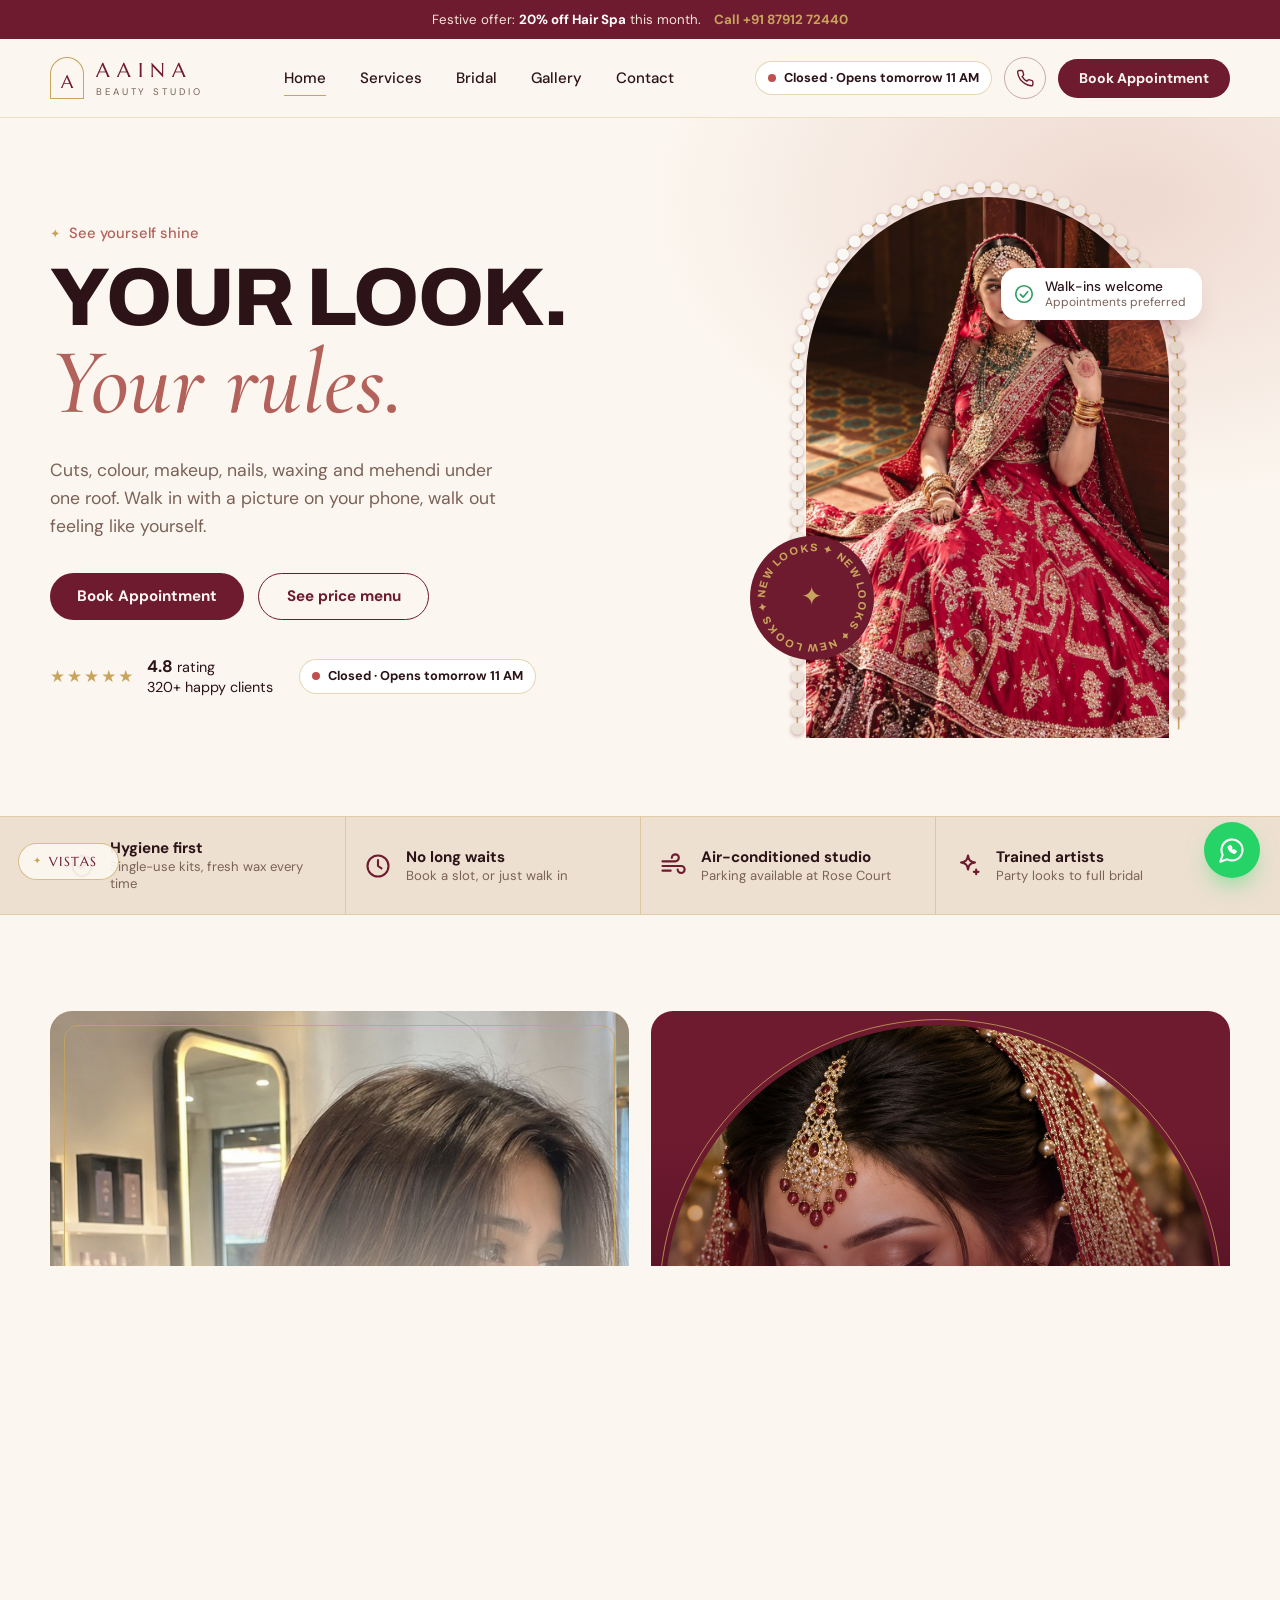
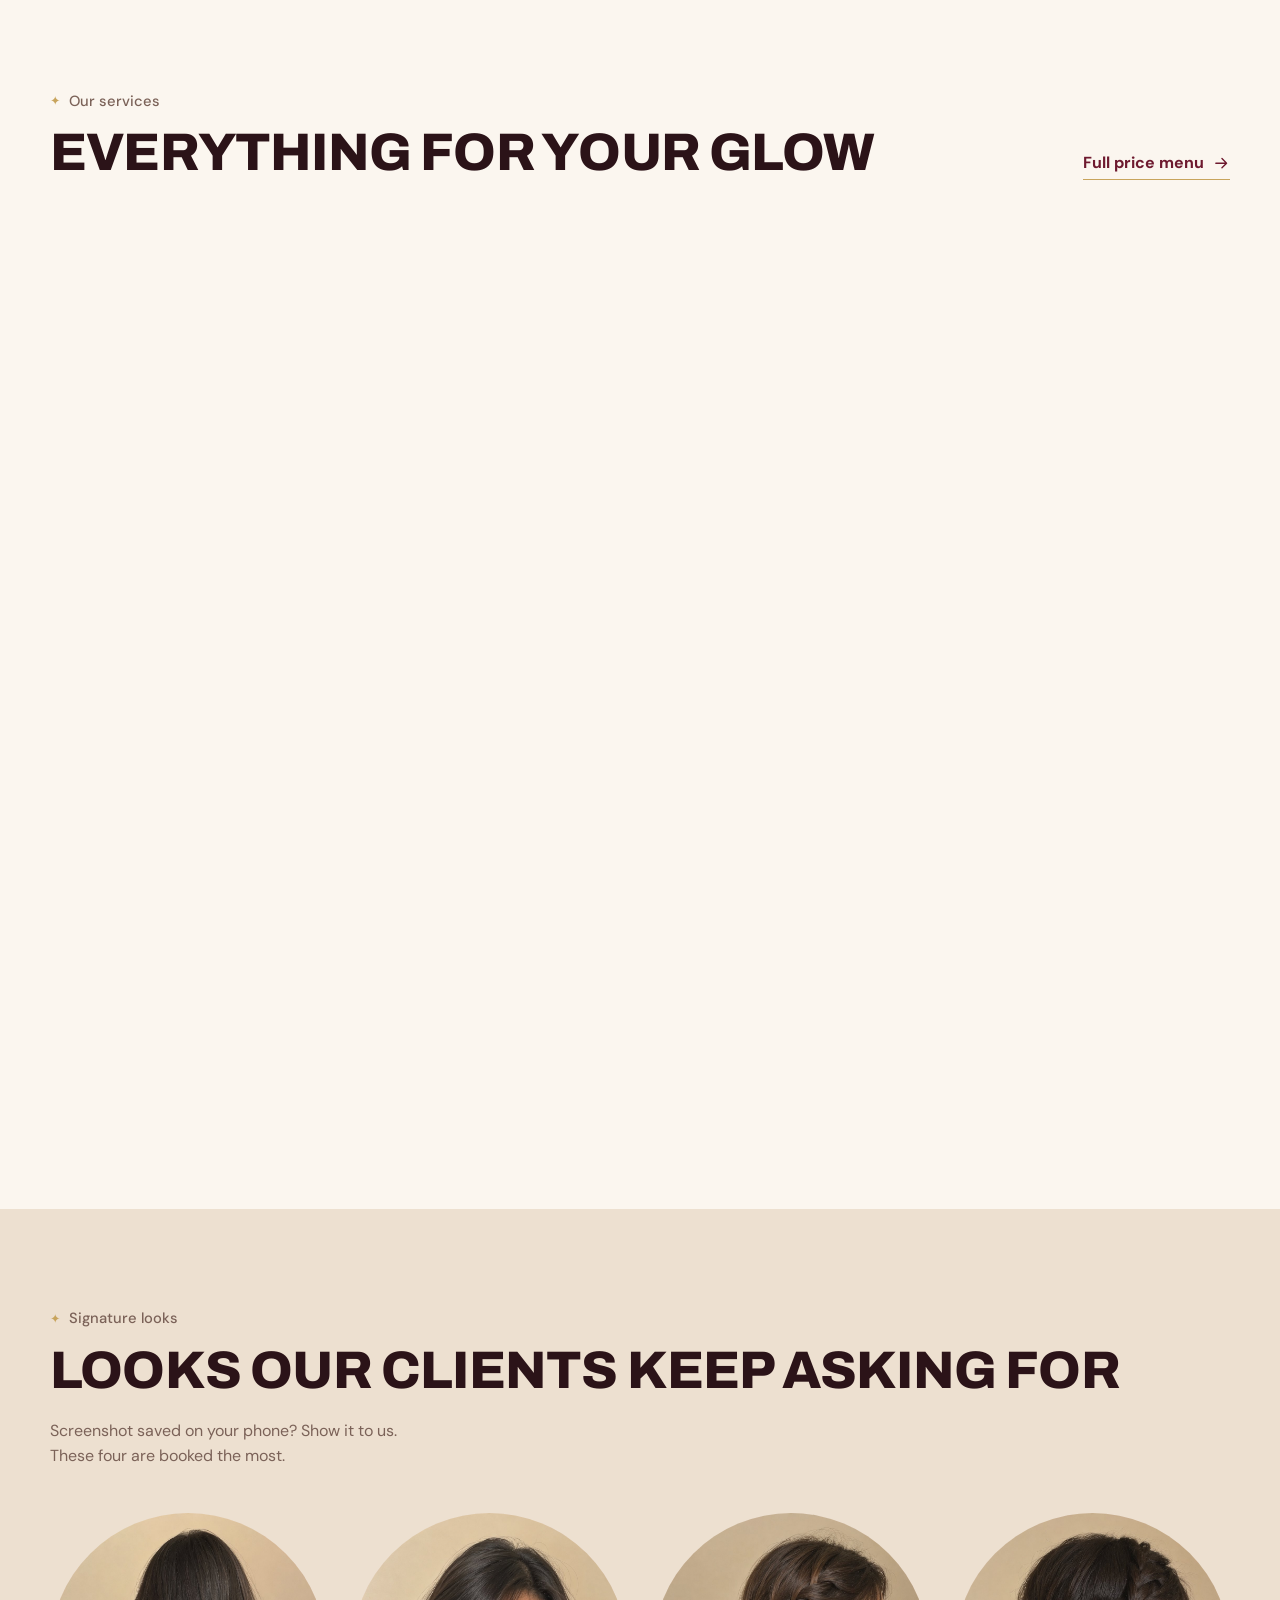
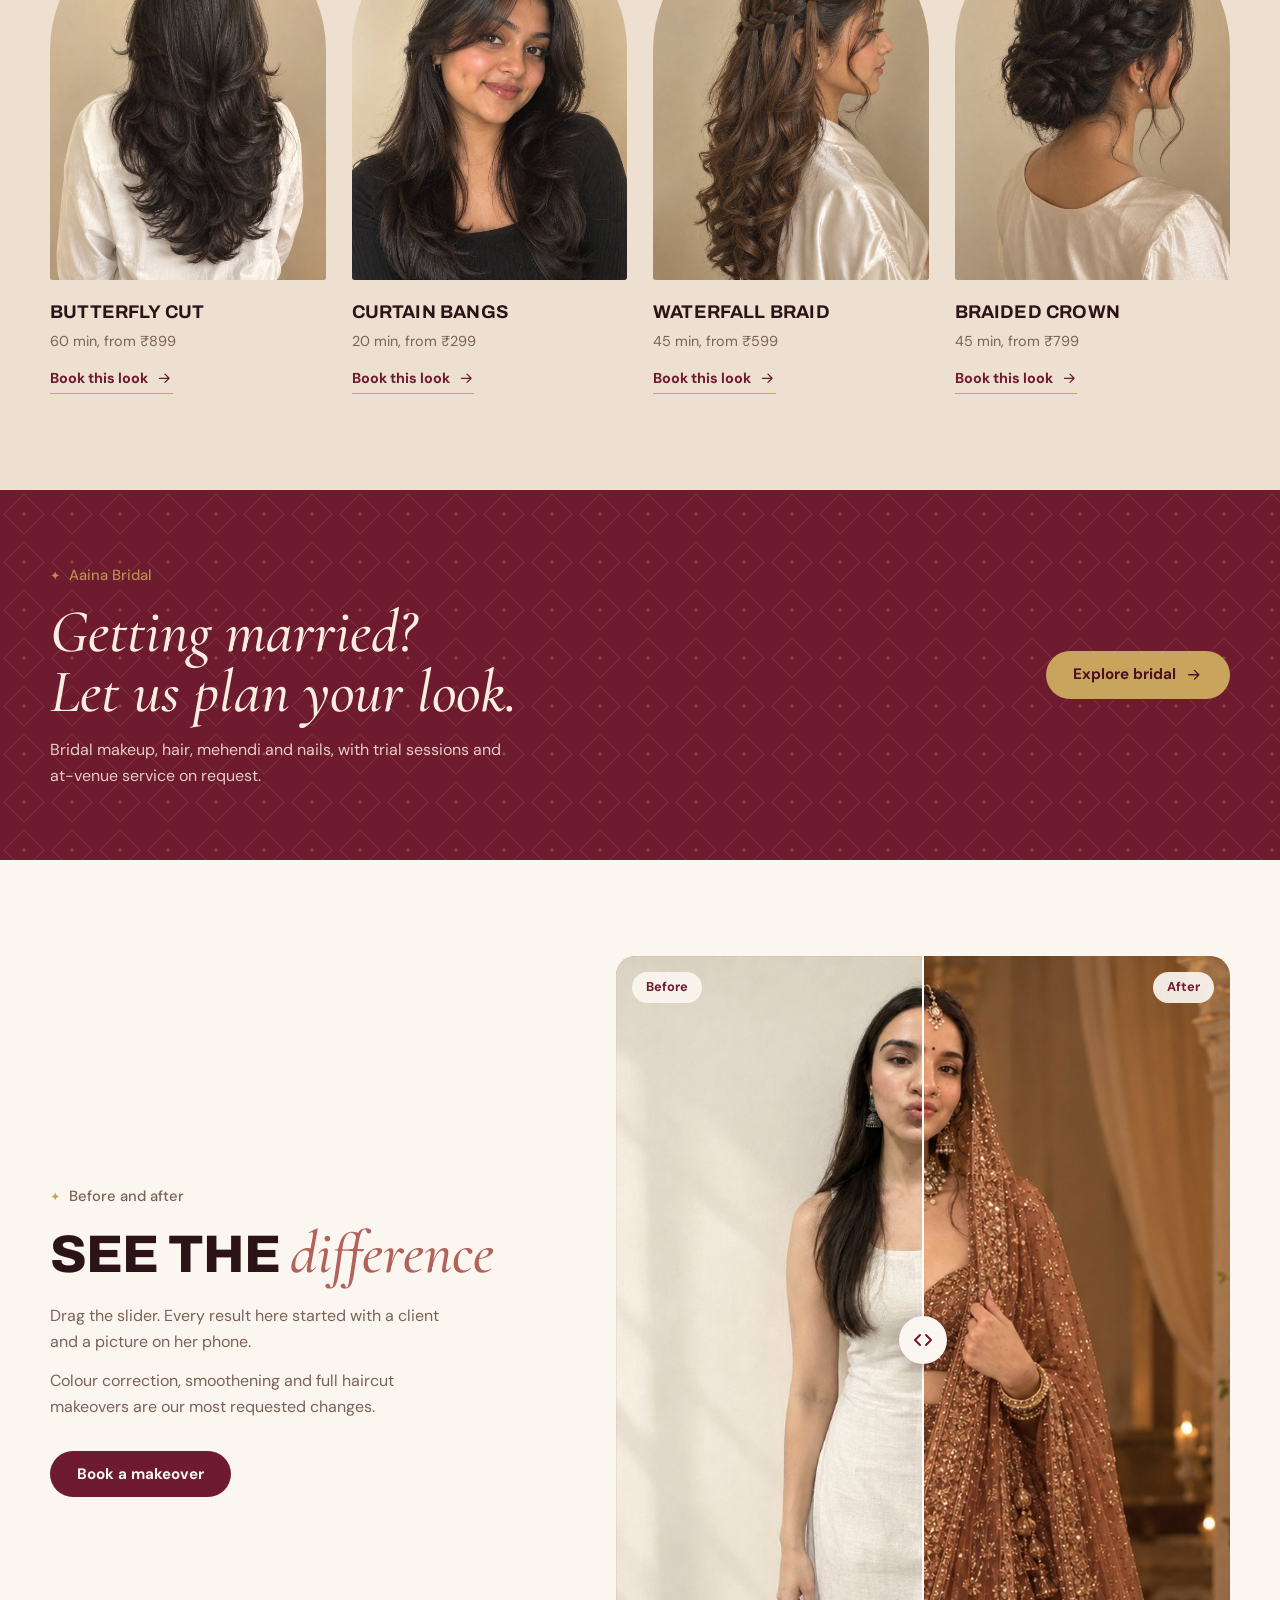
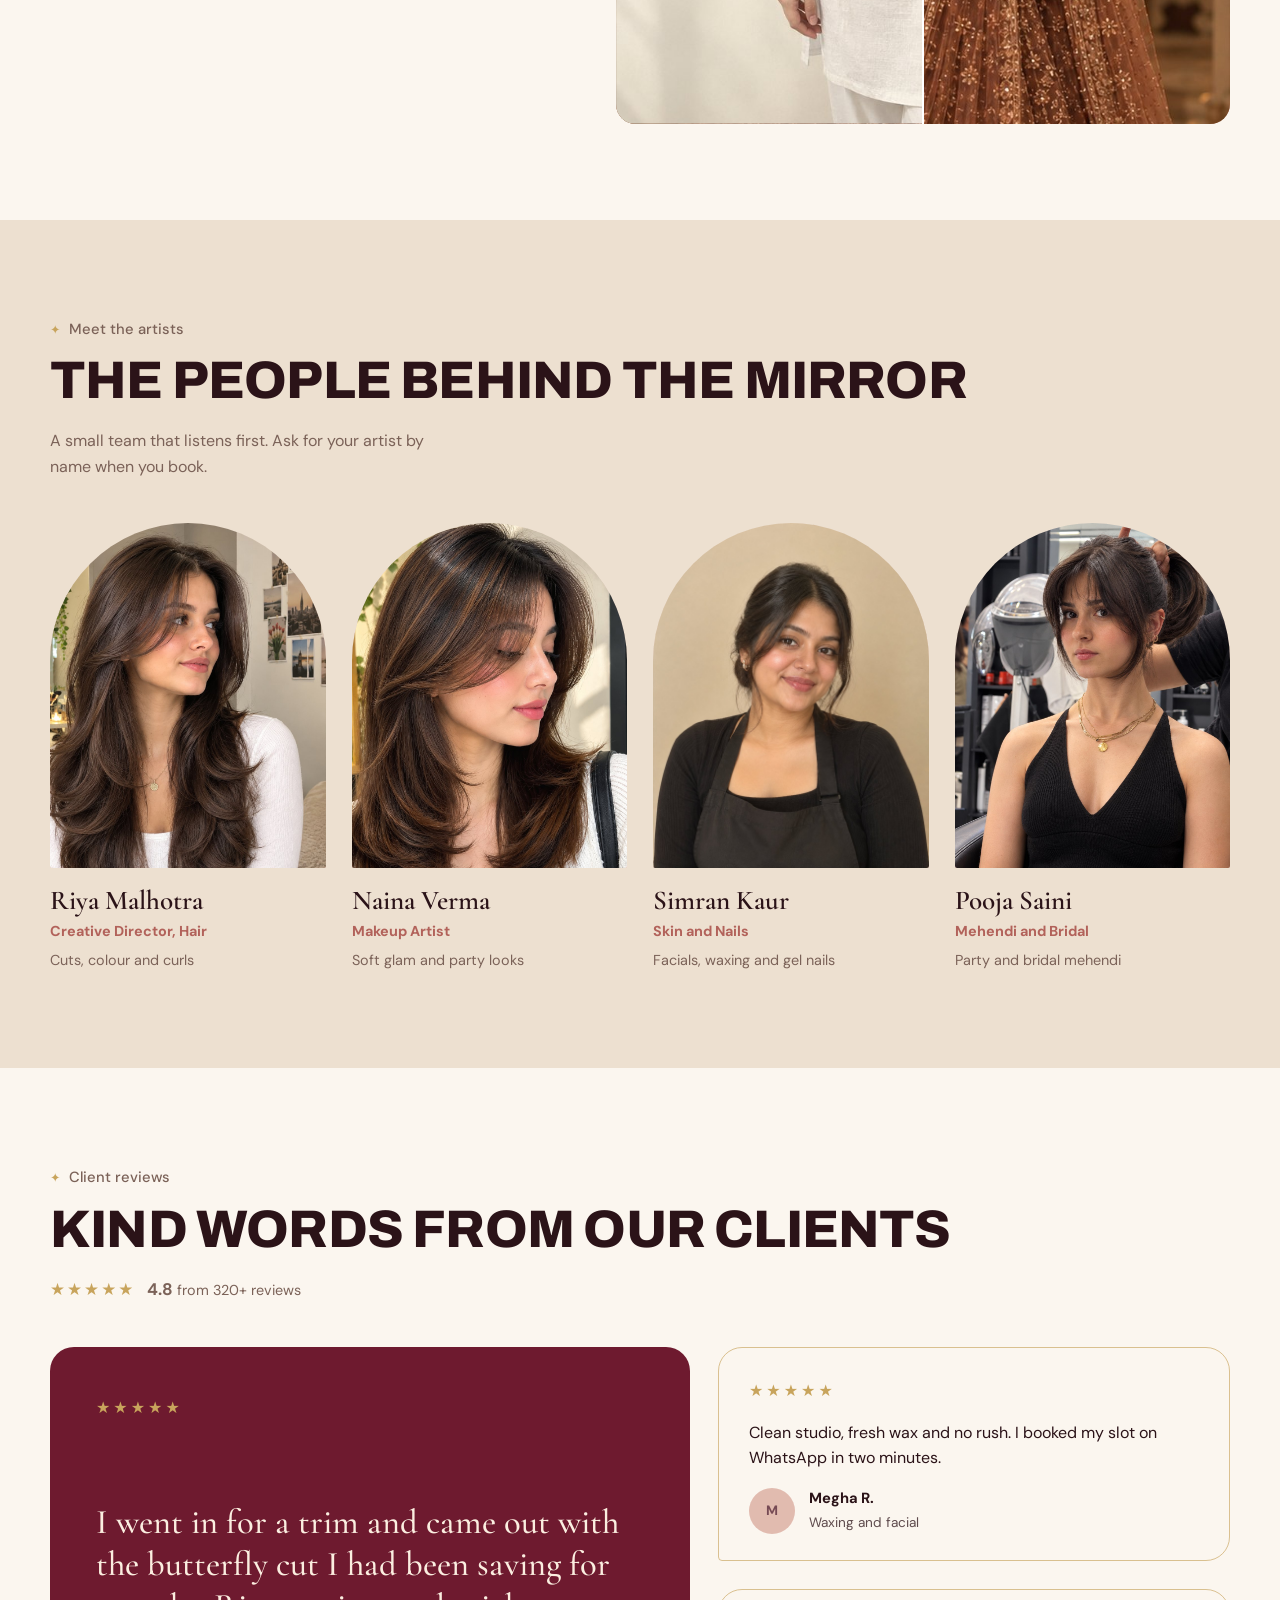
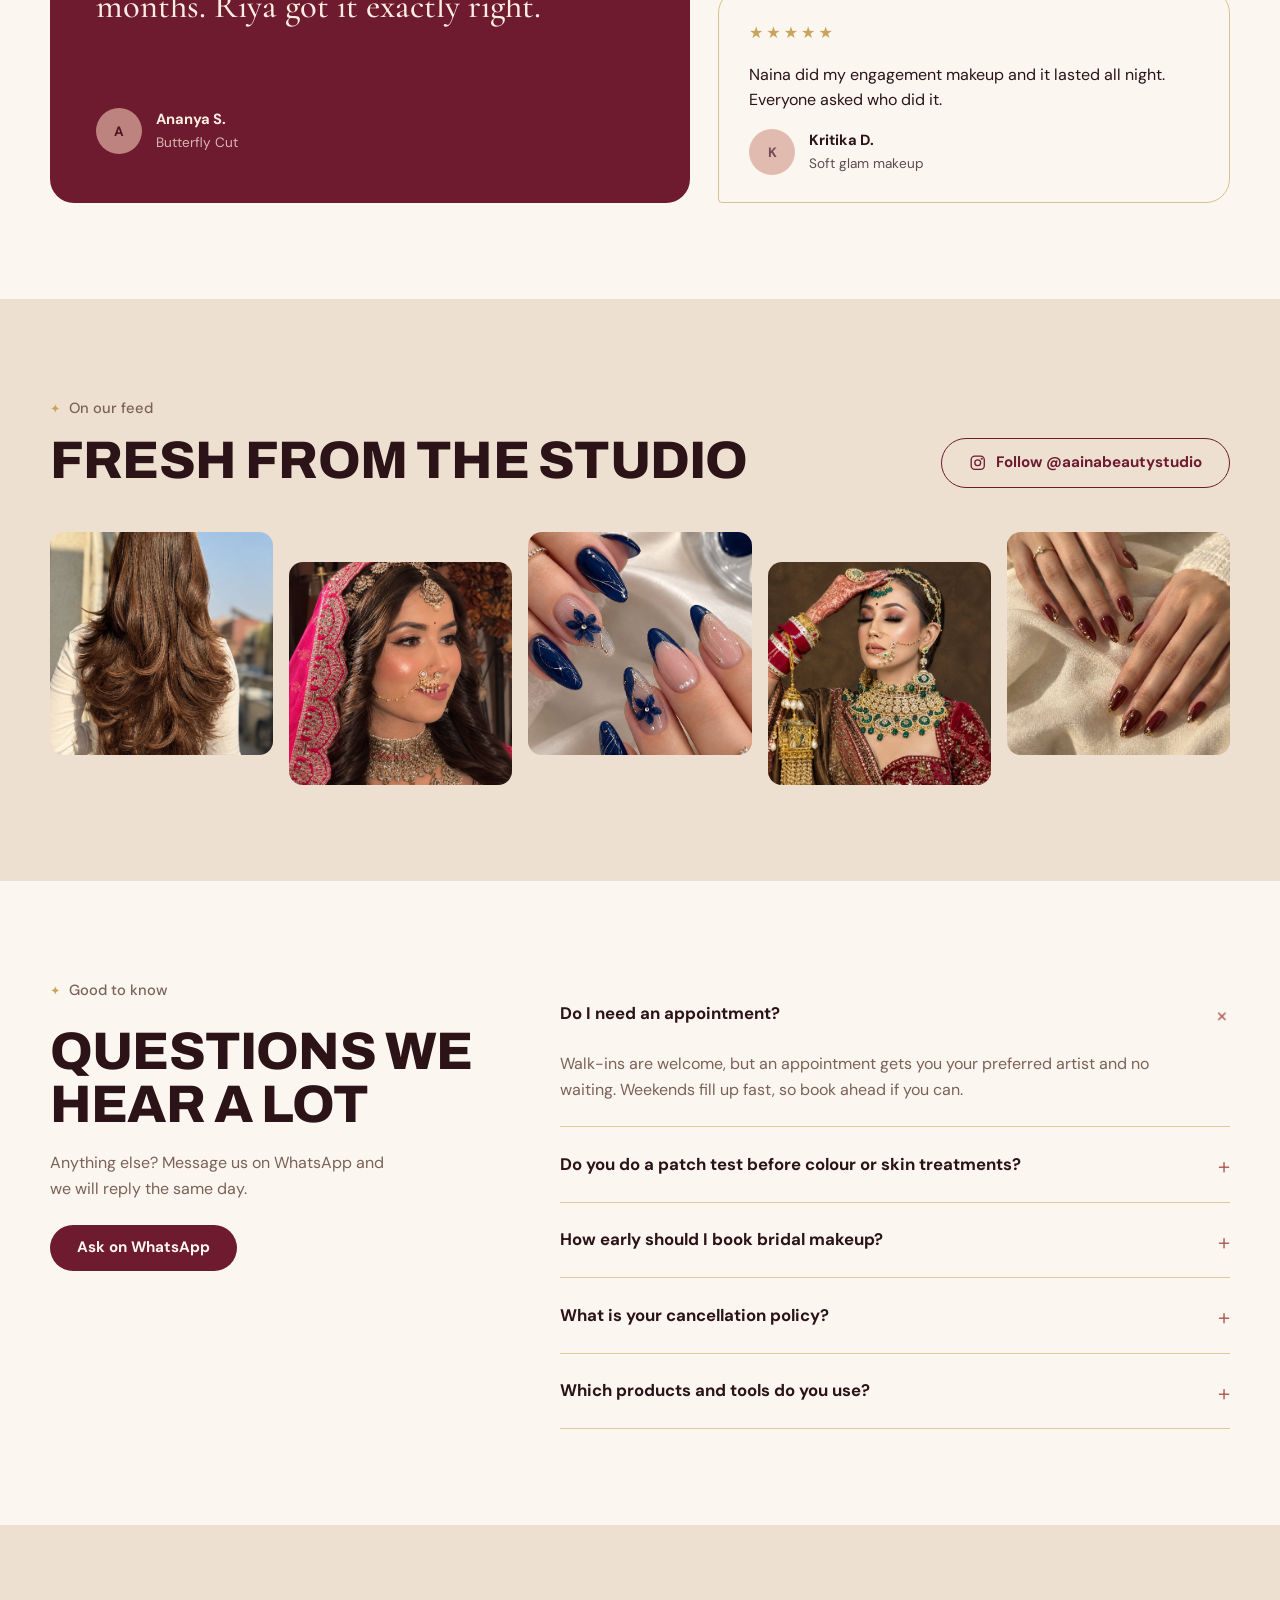
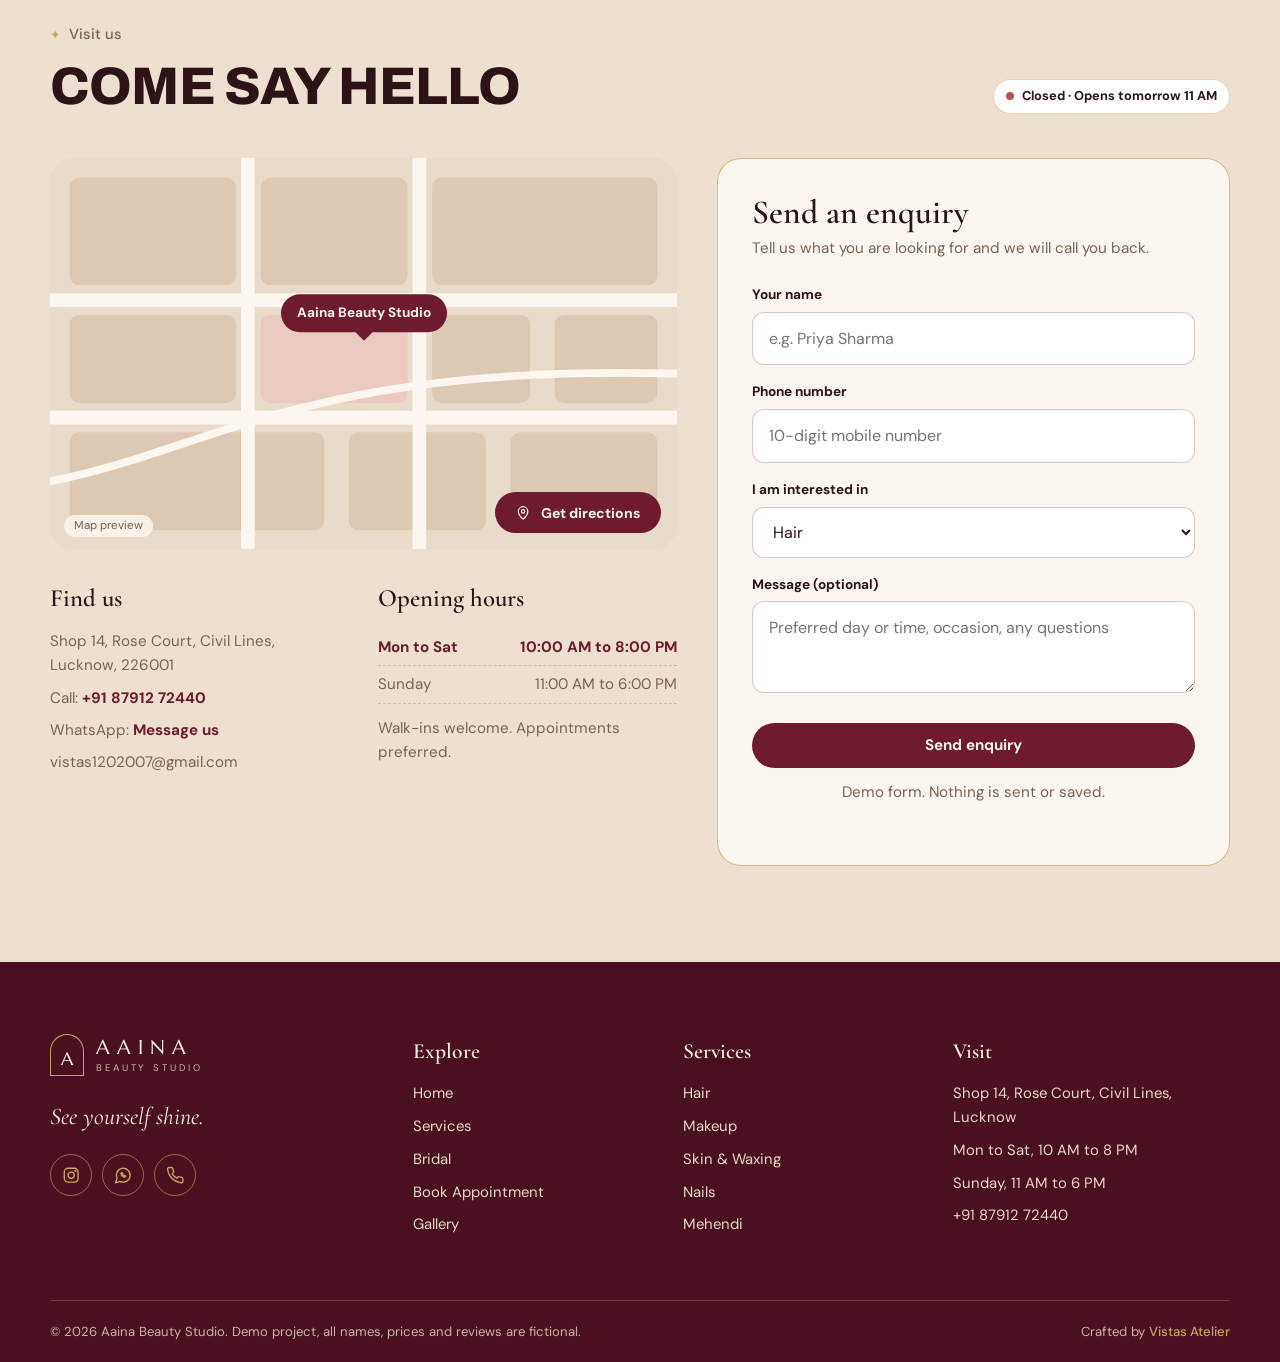
==== index.html @ 82b92e7c "Aaina Beauty Studio website Static demo site (HTML, CSS, vanilla JS): home, services, bridal, booki" ====
<!DOCTYPE html>
<html lang="en">
<head>
  <meta charset="UTF-8">
  <meta name="viewport" content="width=device-width, initial-scale=1">
  <title>Aaina Beauty Studio | See yourself shine</title>
  <meta name="description" content="Hair, makeup, nails, waxing, mehendi and bridal at Aaina Beauty Studio. Book your appointment online.">
  <link rel="icon" href="favicon.svg" type="image/svg+xml">
  <link rel="preconnect" href="https://fonts.googleapis.com">
  <link rel="preconnect" href="https://fonts.gstatic.com" crossorigin>
  <link href="https://fonts.googleapis.com/css2?family=Archivo:wght@500;700;800&family=Cormorant+Garamond:ital,wght@0,500;0,600;1,500;1,600&family=DM+Sans:wght@400;500;700&family=Marcellus&display=swap" rel="stylesheet">
  <link rel="stylesheet" href="style.css">
</head>
<body>

  <div class="topbar">
    Festive offer: <b>20% off Hair Spa</b> this month.
    <a href="tel:+918791272440">Call +91 87912 72440</a>
  </div>

  <header class="site-header">
    <div class="wrap nav">
      <a href="index.html" class="logo" aria-label="Aaina Beauty Studio, home">
        <span class="logo-mark">A</span>
        <span class="logo-text">
          <span class="logo-name">AAINA</span>
          <span class="logo-sub">Beauty Studio</span>
        </span>
      </a>

      <nav class="menu" aria-label="Main">
        <a href="index.html">Home</a>
        <a href="services.html">Services</a>
        <a href="bridal.html">Bridal</a>
        <a href="index.html#gallery">Gallery</a>
        <a href="index.html#visit">Contact</a>
      </nav>

      <div class="nav-actions">
        <span class="open-badge" data-open><i></i><b>Open now</b></span>
        <a class="icon-btn" href="tel:+918791272440" aria-label="Call us"><svg class="icon"><use href="#phone"/></svg></a>
        <a class="btn btn-wine btn-sm" href="booking.html">Book Appointment</a>
        <button class="burger" aria-label="Open menu" aria-expanded="false"><svg class="icon"><use href="#menu"/></svg></button>
      </div>
    </div>
  </header>

  <div class="mobile-menu" id="mobileMenu" aria-hidden="true">
    <div class="mm-top">
      <span class="logo">
        <span class="logo-mark">A</span>
        <span class="logo-text"><span class="logo-name">AAINA</span><span class="logo-sub">Beauty Studio</span></span>
      </span>
      <button class="burger" data-close-menu aria-label="Close menu" style="display:grid"><svg class="icon"><use href="#close"/></svg></button>
    </div>
    <nav>
      <a href="index.html">Home</a>
      <a href="services.html">Services</a>
      <a href="bridal.html">Bridal</a>
      <a href="index.html#gallery">Gallery</a>
      <a href="index.html#visit">Contact</a>
    </nav>
    <div class="mm-foot">
      <span class="open-badge" data-open><i></i><b>Open now</b></span>
      <a class="btn btn-wine" href="booking.html">Book Appointment</a>
    </div>
  </div>

  <main>

    <!-- HERO -->
    <section class="hero">
      <div class="wrap hero-grid">
        <div class="hero-text">
          <p class="label">See yourself shine</p>
          <h1>Your look. <em>Your rules.</em></h1>
          <p class="hero-sub">Cuts, colour, makeup, nails, waxing and mehendi under one roof. Walk in with a picture on your phone, walk out feeling like yourself.</p>
          <div class="hero-cta">
            <a class="btn btn-wine" href="booking.html">Book Appointment</a>
            <a class="btn btn-line" href="services.html">See price menu</a>
          </div>
          <div class="hero-proof">
            <div class="rating">
              <span class="stars" aria-hidden="true">★★★★★</span>
              <p><strong>4.8</strong> rating<br>320+ happy clients</p>
            </div>
            <span class="open-badge" data-open><i></i><b>Open now</b></span>
          </div>
        </div>

        <div class="hero-art">
          <div class="arch">
            <div class="ph" data-photo="hero-glam.jpg">
              <img src="images/hero-glam.jpg" alt="Woman with soft wavy hair at Aaina Beauty Studio">
            </div>
            <svg class="arch-beads" viewBox="0 0 300 420" aria-hidden="true">
              <defs>
                <linearGradient id="pearlGrad" x1="0" y1="0" x2="1" y2="1">
                  <stop offset="0" stop-color="#FFFFFF"/>
                  <stop offset="1" stop-color="#D8C3AB"/>
                </linearGradient>
              </defs>
              <path class="thread" d="M7 413V150A143 143 0 0 1 293 150V413"/>
              <path d="M7 413V150A143 143 0 0 1 293 150V413"/>
            </svg>
          </div>

          <div class="spin-badge" aria-hidden="true">
            <svg viewBox="0 0 120 120">
              <defs><path id="badgeCircle" d="M60,60 m-45,0 a45,45 0 1,1 90,0 a45,45 0 1,1 -90,0"/></defs>
              <circle cx="60" cy="60" r="60" fill="#6E1A2F"/>
              <text><textPath href="#badgeCircle" textLength="278" lengthAdjust="spacing">NEW LOOKS ✦ NEW LOOKS ✦ NEW LOOKS ✦ </textPath></text>
            </svg>
            <span class="spin-star">✦</span>
          </div>

          <div class="float-chip">
            <svg class="icon"><use href="#check"/></svg>
            <span>Walk-ins welcome<small>Appointments preferred</small></span>
          </div>
        </div>
      </div>
    </section>

    <!-- TRUST STRIP -->
    <section class="trust" aria-label="Why clients choose us">
      <div class="wrap trust-grid">
        <div class="trust-item"><svg class="icon"><use href="#shield"/></svg><div><b>Hygiene first</b><span>Single-use kits, fresh wax every time</span></div></div>
        <div class="trust-item"><svg class="icon"><use href="#clock"/></svg><div><b>No long waits</b><span>Book a slot, or just walk in</span></div></div>
        <div class="trust-item"><svg class="icon"><use href="#wind"/></svg><div><b>Air-conditioned studio</b><span>Parking available at Rose Court</span></div></div>
        <div class="trust-item"><svg class="icon"><use href="#sparkle"/></svg><div><b>Trained artists</b><span>Party looks to full bridal</span></div></div>
      </div>
    </section>

    <!-- FORK: glam or bridal -->
    <section class="fork-section">
      <div class="wrap">
        <div class="fork">
          <a class="fork-card fork-glam" href="services.html">
            <div class="ph" data-photo="fork-glam.jpg"><img src="images/fork-glam.jpg" alt="Blowout with soft curls" loading="lazy"></div>
            <p class="label">Salon days and party looks</p>
            <h3>Everyday<br>Glam</h3>
            <p class="fork-list">Hair, makeup, nails, skin and waxing.</p>
            <span class="fork-go">Explore services <span class="round-btn"><svg class="icon"><use href="#arrow"/></svg></span></span>
          </a>

          <a class="fork-card fork-bridal" href="bridal.html">
            <div class="ph" data-photo="fork-bridal.jpg"><img src="images/fork-bridal.jpg" alt="Bride in red and gold" loading="lazy"></div>
            <p class="label">Weddings and engagements</p>
            <h3>Bridal</h3>
            <p class="fork-list">Packages, trial sessions, mehendi and bridal nails.</p>
            <span class="fork-go">Plan your wedding look <span class="round-btn"><svg class="icon"><use href="#arrow"/></svg></span></span>
          </a>

          <div class="fork-badge" aria-hidden="true"><span class="logo-mark">A</span></div>
        </div>
      </div>
    </section>

    <!-- SERVICES -->
    <section class="section" id="services">
      <div class="wrap">
        <div class="sec-head">
          <div>
            <p class="label">Our services</p>
            <h2 class="title">Everything for your glow</h2>
          </div>
          <a class="text-link" href="services.html">Full price menu <svg class="icon"><use href="#arrow"/></svg></a>
        </div>

        <div class="svc-grid">
          <a class="svc-card" href="services.html#hair">
            <div class="ph" data-photo="svc-hair.jpg"><img src="images/svc-hair.jpg" alt="Hair services" loading="lazy"></div>
            <div><h3>Hair</h3><p>Cuts, colour, hair spa and smoothening</p><span class="from">from ₹399</span></div>
            <span class="round-btn"><svg class="icon"><use href="#arrow-up-right"/></svg></span>
          </a>
          <a class="svc-card" href="services.html#makeup">
            <div class="ph" data-photo="svc-makeup.jpg"><img src="images/svc-makeup.jpg" alt="Makeup services" loading="lazy"></div>
            <div><h3>Makeup</h3><p>Party, engagement and soft glam looks</p><span class="from">from ₹1,499</span></div>
            <span class="round-btn"><svg class="icon"><use href="#arrow-up-right"/></svg></span>
          </a>
          <a class="svc-card" href="services.html#skin">
            <div class="ph" data-photo="svc-skin.jpg"><img src="images/svc-skin.jpg" alt="Skin and waxing services" loading="lazy"></div>
            <div><h3>Skin &amp; Waxing</h3><p>Facials, clean-ups, fresh wax and threading</p><span class="from">from ₹149</span></div>
            <span class="round-btn"><svg class="icon"><use href="#arrow-up-right"/></svg></span>
          </a>
          <a class="svc-card" href="services.html#nails">
            <div class="ph" data-photo="svc-nails.jpg"><img src="images/svc-nails.jpg" alt="Nail art" loading="lazy"></div>
            <div><h3>Nails</h3><p>Gel polish, extensions and nail art</p><span class="from">from ₹499</span></div>
            <span class="round-btn"><svg class="icon"><use href="#arrow-up-right"/></svg></span>
          </a>
          <a class="svc-card" href="services.html#mehendi">
            <div class="ph" data-photo="svc-mehendi.jpg"><img src="images/svc-mehendi.jpg" alt="Mehendi design" loading="lazy"></div>
            <div><h3>Mehendi</h3><p>Festive and party designs, hands and feet</p><span class="from">from ₹399</span></div>
            <span class="round-btn"><svg class="icon"><use href="#arrow-up-right"/></svg></span>
          </a>
        </div>
      </div>
    </section>

    <!-- SIGNATURE LOOKS -->
    <section class="section bg-pearl" id="looks">
      <div class="wrap">
        <div class="sec-head">
          <div>
            <p class="label">Signature looks</p>
            <h2 class="title">Looks our clients keep asking for</h2>
          </div>
          <p>Screenshot saved on your phone? Show it to us. These four are booked the most.</p>
        </div>

        <div class="looks">
          <article class="look">
            <div class="ph" data-photo="look-butterfly.jpg"><img src="images/look-butterfly.jpg" alt="Butterfly cut" loading="lazy"></div>
            <h3>Butterfly Cut</h3>
            <p class="meta">60 min, from ₹899</p>
            <a class="text-link" href="booking.html?look=butterfly-cut">Book this look <svg class="icon"><use href="#arrow"/></svg></a>
          </article>
          <article class="look">
            <div class="ph" data-photo="look-curtain.jpg"><img src="images/look-curtain.jpg" alt="Curtain bangs" loading="lazy"></div>
            <h3>Curtain Bangs</h3>
            <p class="meta">20 min, from ₹299</p>
            <a class="text-link" href="booking.html?look=curtain-bangs">Book this look <svg class="icon"><use href="#arrow"/></svg></a>
          </article>
          <article class="look">
            <div class="ph" data-photo="look-waterfall.jpg"><img src="images/look-waterfall.jpg" alt="Waterfall braid with curls" loading="lazy"></div>
            <h3>Waterfall Braid</h3>
            <p class="meta">45 min, from ₹599</p>
            <a class="text-link" href="booking.html?look=waterfall-braid">Book this look <svg class="icon"><use href="#arrow"/></svg></a>
          </article>
          <article class="look">
            <div class="ph" data-photo="look-crown.jpg"><img src="images/look-crown.jpg" alt="Braided crown updo" loading="lazy"></div>
            <h3>Braided Crown</h3>
            <p class="meta">45 min, from ₹799</p>
            <a class="text-link" href="booking.html?look=braided-crown">Book this look <svg class="icon"><use href="#arrow"/></svg></a>
          </article>
        </div>
      </div>
    </section>

    <!-- BRIDAL TEASER BAND -->
    <section class="bridal-band">
      <div class="wrap band-inner">
        <div>
          <p class="label">Aaina Bridal</p>
          <h2>Getting married?<br>Let us plan your look.</h2>
          <p>Bridal makeup, hair, mehendi and nails, with trial sessions and at-venue service on request.</p>
        </div>
        <a class="btn btn-gold" href="bridal.html">Explore bridal <svg class="icon"><use href="#arrow"/></svg></a>
      </div>
    </section>

    <!-- BEFORE / AFTER -->
    <section class="section" id="results">
      <div class="wrap ba-layout">
        <div class="ba-text">
          <p class="label">Before and after</p>
          <h2 class="title">See the <em>difference</em></h2>
          <p>Drag the slider. Every result here started with a client and a picture on her phone.</p>
          <p>Colour correction, smoothening and full haircut makeovers are our most requested changes.</p>
          <a class="btn btn-wine" href="booking.html">Book a makeover</a>
        </div>

        <div class="ba" id="ba">
          <div class="ph after-img" data-photo="after.jpg"><img src="images/after.jpg" alt="Hair after the makeover"></div>
          <div class="ph before-img" data-photo="before.jpg"><img src="images/before.jpg" alt="Hair before the makeover"></div>
          <span class="ba-tag b">Before</span>
          <span class="ba-tag a">After</span>
          <div class="ba-handle"></div>
          <input type="range" min="0" max="100" value="50" aria-label="Drag to compare before and after">
        </div>
      </div>
    </section>

    <!-- TEAM -->
    <section class="section bg-pearl" id="team">
      <div class="wrap">
        <div class="sec-head">
          <div>
            <p class="label">Meet the artists</p>
            <h2 class="title">The people behind the mirror</h2>
          </div>
          <p>A small team that listens first. Ask for your artist by name when you book.</p>
        </div>

        <div class="team">
          <article class="artist">
            <div class="ph" data-photo="team-riya.jpg"><img src="images/team-riya.jpg" alt="Riya Malhotra" loading="lazy"></div>
            <h3>Riya Malhotra</h3>
            <p class="role">Creative Director, Hair</p>
            <p>Cuts, colour and curls</p>
          </article>
          <article class="artist">
            <div class="ph" data-photo="team-naina.jpg"><img src="images/team-naina.jpg" alt="Naina Verma" loading="lazy"></div>
            <h3>Naina Verma</h3>
            <p class="role">Makeup Artist</p>
            <p>Soft glam and party looks</p>
          </article>
          <article class="artist">
            <div class="ph" data-photo="team-simran.jpg"><img src="images/team-simran.jpg" alt="Simran Kaur" loading="lazy"></div>
            <h3>Simran Kaur</h3>
            <p class="role">Skin and Nails</p>
            <p>Facials, waxing and gel nails</p>
          </article>
          <article class="artist">
            <div class="ph" data-photo="team-pooja.jpg"><img src="images/team-pooja.jpg" alt="Pooja Saini" loading="lazy"></div>
            <h3>Pooja Saini</h3>
            <p class="role">Mehendi and Bridal</p>
            <p>Party and bridal mehendi</p>
          </article>
        </div>
      </div>
    </section>

    <!-- REVIEWS -->
    <section class="section" id="reviews">
      <div class="wrap">
        <div class="sec-head">
          <div>
            <p class="label">Client reviews</p>
            <h2 class="title">Kind words from our clients</h2>
          </div>
          <div class="rating"><span class="stars" aria-hidden="true">★★★★★</span><p><strong>4.8</strong> from 320+ reviews</p></div>
        </div>

        <div class="reviews">
          <figure class="review-main">
            <div>
              <div class="stars" aria-label="5 stars">★★★★★</div>
            </div>
            <blockquote>I went in for a trim and came out with the butterfly cut I had been saving for months. Riya got it exactly right.</blockquote>
            <figcaption class="who"><span class="avatar">A</span><div><b>Ananya S.</b><span>Butterfly Cut</span></div></figcaption>
          </figure>

          <div class="review-side">
            <figure>
              <div class="stars" aria-label="5 stars">★★★★★</div>
              <blockquote>Clean studio, fresh wax and no rush. I booked my slot on WhatsApp in two minutes.</blockquote>
              <figcaption class="who"><span class="avatar">M</span><div><b>Megha R.</b><span>Waxing and facial</span></div></figcaption>
            </figure>
            <figure>
              <div class="stars" aria-label="5 stars">★★★★★</div>
              <blockquote>Naina did my engagement makeup and it lasted all night. Everyone asked who did it.</blockquote>
              <figcaption class="who"><span class="avatar">K</span><div><b>Kritika D.</b><span>Soft glam makeup</span></div></figcaption>
            </figure>
          </div>
        </div>
      </div>
    </section>

    <!-- GALLERY STRIP -->
    <section class="section bg-pearl" id="gallery">
      <div class="wrap">
        <div class="sec-head">
          <div>
            <p class="label">On our feed</p>
            <h2 class="title">Fresh from the studio</h2>
          </div>
          <a class="btn btn-line" href="#" data-demo="Demo link: this would open the studio's Instagram page."><svg class="icon"><use href="#instagram"/></svg> Follow @aainabeautystudio</a>
        </div>

        <div class="gallery">
          <button class="gal-item" aria-label="Open photo 1"><div class="ph" data-photo="gallery-1.jpg"><img src="images/gallery-1.jpg" alt="Studio work 1" loading="lazy"></div></button>
          <button class="gal-item" aria-label="Open photo 2"><div class="ph" data-photo="gallery-2.jpg"><img src="images/gallery-2.jpg" alt="Studio work 2" loading="lazy"></div></button>
          <button class="gal-item" aria-label="Open photo 3"><div class="ph" data-photo="gallery-3.jpg"><img src="images/gallery-3.jpg" alt="Studio work 3" loading="lazy"></div></button>
          <button class="gal-item" aria-label="Open photo 4"><div class="ph" data-photo="gallery-4.jpg"><img src="images/gallery-4.jpg" alt="Studio work 4" loading="lazy"></div></button>
          <button class="gal-item" aria-label="Open photo 5"><div class="ph" data-photo="gallery-5.jpg"><img src="images/gallery-5.jpg" alt="Studio work 5" loading="lazy"></div></button>
        </div>
      </div>
    </section>

    <!-- FAQ -->
    <section class="section" id="faq">
      <div class="wrap faq-layout">
        <div class="side">
          <p class="label">Good to know</p>
          <h2 class="title">Questions we hear a lot</h2>
          <p>Anything else? Message us on WhatsApp and we will reply the same day.</p>
          <a class="btn btn-wine" href="https://wa.me/918791272440?text=Hi%20Aaina%20Beauty%20Studio%2C%20I%20have%20a%20question." target="_blank" rel="noopener">Ask on WhatsApp</a>
        </div>

        <div class="faq">
          <details open>
            <summary>Do I need an appointment?</summary>
            <p>Walk-ins are welcome, but an appointment gets you your preferred artist and no waiting. Weekends fill up fast, so book ahead if you can.</p>
          </details>
          <details>
            <summary>Do you do a patch test before colour or skin treatments?</summary>
            <p>Yes. We do a quick, free patch test before colour and for sensitive-skin treatments. Please tell us about any allergies when you book.</p>
          </details>
          <details>
            <summary>How early should I book bridal makeup?</summary>
            <p>Wedding dates fill quickly, so book 2 to 3 months ahead. A trial session usually happens 3 to 4 weeks before the wedding. Details are on our bridal page.</p>
          </details>
          <details>
            <summary>What is your cancellation policy?</summary>
            <p>You can reschedule or cancel free of charge up to 4 hours before your slot. Bridal bookings have separate terms, which we share when you enquire.</p>
          </details>
          <details>
            <summary>Which products and tools do you use?</summary>
            <p>Professional salon brands, and single-use strips and tools for waxing and facials. If you prefer to bring your own product, just tell us.</p>
          </details>
        </div>
      </div>
    </section>

    <!-- VISIT US -->
    <section class="section bg-pearl" id="visit">
      <div class="wrap">
        <div class="sec-head">
          <div>
            <p class="label">Visit us</p>
            <h2 class="title">Come say hello</h2>
          </div>
          <span class="open-badge" data-open><i></i><b>Open now</b></span>
        </div>

        <div class="visit-layout">
          <div>
            <div class="map-card">
              <!-- styled placeholder map, no map API needed -->
              <svg class="map" viewBox="0 0 640 400" preserveAspectRatio="xMidYMid slice" aria-hidden="true">
                <rect width="640" height="400" fill="#E9DBCB"/>
                <g fill="#DCC9B4">
                  <rect x="20" y="20" width="170" height="110" rx="10"/><rect x="215" y="20" width="150" height="110" rx="10"/><rect x="390" y="20" width="230" height="110" rx="10"/>
                  <rect x="20" y="160" width="170" height="90" rx="10"/><rect x="390" y="160" width="100" height="90" rx="10"/><rect x="515" y="160" width="105" height="90" rx="10"/>
                  <rect x="20" y="280" width="260" height="100" rx="10"/><rect x="305" y="280" width="140" height="100" rx="10"/><rect x="470" y="280" width="150" height="100" rx="10"/>
                </g>
                <rect x="215" y="160" width="150" height="90" rx="10" fill="#EAC9C0"/>
                <g stroke="#FBF6EF" stroke-width="14" stroke-linecap="round" fill="none">
                  <path d="M0 145H640"/><path d="M0 265H640"/><path d="M202 0V400"/><path d="M377 0V400"/>
                </g>
                <path d="M0 330C160 300 260 210 640 220" stroke="#FBF6EF" stroke-width="8" fill="none" stroke-linecap="round"/>
              </svg>
              <div class="map-pin"><span class="bubble">Aaina Beauty Studio</span></div>
              <span class="demo-tag">Map preview</span>
              <a class="btn btn-wine btn-sm" href="https://www.google.com/maps" target="_blank" rel="noopener"><svg class="icon"><use href="#pin"/></svg> Get directions</a>
            </div>

            <div class="info-grid">
              <div>
                <h3>Find us</h3>
                <div class="contact-lines">
                  <p>Shop 14, Rose Court, Civil Lines,<br>Lucknow, 226001</p>
                  <p>Call: <a href="tel:+918791272440">+91 87912 72440</a></p>
                  <p>WhatsApp: <a href="https://wa.me/918791272440" target="_blank" rel="noopener">Message us</a></p>
                  <p>vistas1202007@gmail.com</p>
                </div>
              </div>
              <div>
                <h3>Opening hours</h3>
                <ul class="hours">
                  <li data-days="1,2,3,4,5,6"><span>Mon to Sat</span><span>10:00 AM to 8:00 PM</span></li>
                  <li data-days="0"><span>Sunday</span><span>11:00 AM to 6:00 PM</span></li>
                </ul>
                <p class="walkin">Walk-ins welcome. Appointments preferred.</p>
              </div>
            </div>
          </div>

          <form class="enquiry" id="enquiryForm" novalidate>
            <h3>Send an enquiry</h3>
            <p>Tell us what you are looking for and we will call you back.</p>

            <div class="field">
              <label for="enqName">Your name</label>
              <input id="enqName" type="text" autocomplete="name" placeholder="e.g. Priya Sharma">
              <span class="field-error">Please enter your name.</span>
            </div>
            <div class="field">
              <label for="enqPhone">Phone number</label>
              <input id="enqPhone" type="tel" autocomplete="tel" placeholder="10-digit mobile number">
              <span class="field-error">Enter a valid 10-digit mobile number.</span>
            </div>
            <div class="field">
              <label for="enqService">I am interested in</label>
              <select id="enqService">
                <option>Hair</option>
                <option>Makeup</option>
                <option>Skin &amp; Waxing</option>
                <option>Nails</option>
                <option>Mehendi</option>
                <option>Bridal package</option>
              </select>
            </div>
            <div class="field">
              <label for="enqMessage">Message (optional)</label>
              <textarea id="enqMessage" placeholder="Preferred day or time, occasion, any questions"></textarea>
            </div>
            <button class="btn btn-wine" type="submit">Send enquiry</button>
            <p class="demo-note">Demo form. Nothing is sent or saved.</p>
          </form>
        </div>
      </div>
    </section>

  </main>

  <footer class="site-footer">
    <div class="wrap">
      <div class="footer-grid">
        <div>
          <a href="index.html" class="logo" aria-label="Aaina Beauty Studio, home">
            <span class="logo-mark">A</span>
            <span class="logo-text"><span class="logo-name">AAINA</span><span class="logo-sub">Beauty Studio</span></span>
          </a>
          <p class="footer-tag">See yourself shine.</p>
          <div class="social">
            <a href="#" data-demo="Demo link: Instagram" aria-label="Instagram"><svg class="icon"><use href="#instagram"/></svg></a>
            <a href="https://wa.me/918791272440" target="_blank" rel="noopener" aria-label="WhatsApp"><svg class="icon"><use href="#whatsapp"/></svg></a>
            <a href="tel:+918791272440" aria-label="Call"><svg class="icon"><use href="#phone"/></svg></a>
          </div>
        </div>
        <div>
          <h4>Explore</h4>
          <ul>
            <li><a href="index.html">Home</a></li>
            <li><a href="services.html">Services</a></li>
            <li><a href="bridal.html">Bridal</a></li>
            <li><a href="booking.html">Book Appointment</a></li>
            <li><a href="index.html#gallery">Gallery</a></li>
          </ul>
        </div>
        <div>
          <h4>Services</h4>
          <ul>
            <li><a href="services.html#hair">Hair</a></li>
            <li><a href="services.html#makeup">Makeup</a></li>
            <li><a href="services.html#skin">Skin &amp; Waxing</a></li>
            <li><a href="services.html#nails">Nails</a></li>
            <li><a href="services.html#mehendi">Mehendi</a></li>
          </ul>
        </div>
        <div>
          <h4>Visit</h4>
          <ul>
            <li>Shop 14, Rose Court, Civil Lines, Lucknow</li>
            <li>Mon to Sat, 10 AM to 8 PM</li>
            <li>Sunday, 11 AM to 6 PM</li>
            <li><a href="tel:+918791272440">+91 87912 72440</a></li>
          </ul>
        </div>
      </div>
      <div class="footer-bottom">
        <span>© 2026 Aaina Beauty Studio. Demo project, all names, prices and reviews are fictional.</span>
        <span>Crafted by <b>Vistas Atelier</b></span>
      </div>
    </div>
  </footer>

  <!-- floating bits -->
  <a class="wa-float" href="https://wa.me/918791272440?text=Hi%20Aaina%20Beauty%20Studio%2C%20I%27d%20like%20to%20book%20an%20appointment." target="_blank" rel="noopener" aria-label="Chat on WhatsApp"><svg class="icon"><use href="#whatsapp"/></svg></a>
  <div class="vistas-tag" title="Crafted by Vistas Atelier"><i>✦</i> VISTAS <span class="more">Crafted by Vistas Atelier</span></div>
  <div class="mobile-bar">
    <a class="btn btn-line call" href="tel:+918791272440" aria-label="Call us"><svg class="icon"><use href="#phone"/></svg></a>
    <a class="btn btn-wine" href="booking.html">Book Appointment</a>
  </div>

  <div class="lightbox" id="lightbox" hidden>
    <button class="lb-close" aria-label="Close preview"><svg class="icon"><use href="#close"/></svg></button>
    <img src="" alt="">
  </div>
  <div class="toast" id="toast" role="status" aria-live="polite"></div>

  <script src="script.js"></script>
</body>
</html>
---- style.css ----
/* Aaina Beauty Studio - shared styles
   Home, services and booking pages all use this file. */

:root {
  --ivory: #FBF6EF;
  --pearl: #EDE0D0;
  --rose: #D9A79A;
  --rose-deep: #B2625A;
  --wine: #6E1A2F;
  --wine-dark: #4A1020;
  --gold: #C8A45C;
  --henna: #8A4B2A;
  --ink: #2B1318;
  --muted: #7B6258;

  --f-logo: 'Marcellus', Georgia, serif;
  --f-head: 'Archivo', 'Helvetica Neue', Arial, sans-serif;
  --f-serif: 'Cormorant Garamond', Georgia, serif;
  --f-body: 'DM Sans', system-ui, sans-serif;

  --wrap: 1180px;
}

*, *::before, *::after { box-sizing: border-box; }

html { scroll-behavior: smooth; scroll-padding-top: 96px; }

body {
  margin: 0;
  font-family: var(--f-body);
  color: var(--ink);
  background: var(--ivory);
  line-height: 1.6;
  -webkit-font-smoothing: antialiased;
}

img { max-width: 100%; display: block; }
[hidden] { display: none !important; }
.sr { position: absolute; width: 1px; height: 1px; overflow: hidden; clip: rect(0 0 0 0); white-space: nowrap; }
a { color: inherit; text-decoration: none; }
h1, h2, h3, h4, p, figure { margin: 0; }
ul { margin: 0; padding: 0; list-style: none; }
button { font: inherit; color: inherit; background: none; border: 0; cursor: pointer; }
input, select, textarea { font: inherit; color: inherit; }

:focus-visible { outline: 2px solid var(--wine); outline-offset: 3px; }

.icon {
  width: 1.15em;
  height: 1.15em;
  fill: none;
  stroke: currentColor;
  stroke-width: 1.8;
  stroke-linecap: round;
  stroke-linejoin: round;
  flex: none;
}

.wrap { width: min(var(--wrap), 100% - 40px); margin-inline: auto; }
.section { padding: 96px 0; }
.bg-pearl { background: var(--pearl); }

/* ---------- small building blocks ---------- */

.label {
  display: inline-flex;
  align-items: center;
  gap: .55rem;
  font-size: .92rem;
  font-weight: 500;
  color: var(--rose-deep);
  margin-bottom: 14px;
}
.label::before { content: "✦"; color: var(--gold); font-size: .85em; }

.title {
  font-family: var(--f-head);
  font-weight: 800;
  font-size: clamp(2rem, 4.4vw, 3.3rem);
  line-height: 1;
  letter-spacing: -.015em;
  text-transform: uppercase;
}
.title em {
  font-family: var(--f-serif);
  font-style: italic;
  font-weight: 500;
  font-size: 1.14em;
  letter-spacing: 0;
  text-transform: none;
  color: var(--rose-deep);
}

.sec-head {
  display: flex;
  justify-content: space-between;
  align-items: flex-end;
  flex-wrap: wrap;
  gap: 20px 40px;
  margin-bottom: 44px;
}
.sec-head p { max-width: 380px; color: var(--muted); }

.btn {
  display: inline-flex;
  align-items: center;
  justify-content: center;
  gap: .6rem;
  padding: .95rem 1.7rem;
  border-radius: 999px;
  font-weight: 700;
  font-size: .95rem;
  line-height: 1;
  transition: background .25s, color .25s, border-color .25s, transform .25s;
}
.btn:hover { transform: translateY(-2px); }
.btn-sm { padding: .78rem 1.3rem; font-size: .88rem; }
.btn-wine { background: var(--wine); color: var(--ivory); }
.btn-wine:hover { background: var(--wine-dark); }
.btn-line { border: 1.5px solid var(--wine); color: var(--wine); }
.btn-line:hover { background: var(--wine); color: var(--ivory); }
.btn-gold { background: var(--gold); color: var(--wine-dark); }
.btn-gold:hover { background: #d8b673; }

.round-btn {
  width: 46px;
  height: 46px;
  border-radius: 50%;
  display: grid;
  place-items: center;
  background: var(--ivory);
  color: var(--wine);
  flex: none;
  transition: background .3s;
}
.round-btn .icon { transition: transform .3s; }
a:hover > .round-btn .icon,
a:hover .round-btn .icon { transform: translateX(3px); }

.text-link {
  display: inline-flex;
  align-items: center;
  gap: .5rem;
  font-weight: 700;
  color: var(--wine);
  border-bottom: 1.5px solid var(--gold);
  padding-bottom: 3px;
}

/* photo wrapper: shows a soft gradient + file name until the real photo is added */
.ph {
  position: relative;
  overflow: hidden;
  background: linear-gradient(160deg, #EFE3D5, #D9A79A);
}
.ph img { width: 100%; height: 100%; object-fit: cover; object-position: center 25%; transition: transform .7s ease; }
.ph.no-img img { display: none; }
.ph.no-img::after {
  content: attr(data-photo);
  position: absolute;
  top: 42%;
  left: 50%;
  transform: translate(-50%, -50%);
  white-space: nowrap;
  padding: 3px 10px;
  border-radius: 99px;
  background: rgba(251, 246, 239, .8);
  color: var(--wine);
  font-size: .7rem;
  letter-spacing: .03em;
}

/* ---------- top strip + header ---------- */

.topbar {
  background: var(--wine);
  color: #F5E7DA;
  font-size: .83rem;
  text-align: center;
  padding: 9px 16px;
}
.topbar b { color: #fff; font-weight: 700; }
.topbar a { color: var(--gold); font-weight: 700; margin-left: .6rem; white-space: nowrap; }

.site-header {
  position: sticky;
  top: 0;
  z-index: 50;
  background: rgba(251, 246, 239, .92);
  backdrop-filter: blur(10px);
  -webkit-backdrop-filter: blur(10px);
  border-bottom: 1px solid rgba(200, 164, 92, .3);
}
.nav { display: flex; align-items: center; justify-content: space-between; gap: 24px; height: 78px; }

.logo { display: flex; align-items: center; gap: 12px; }
.logo-mark {
  width: 34px;
  height: 42px;
  border: 1.5px solid var(--gold);
  border-radius: 999px 999px 3px 3px;
  display: grid;
  place-items: center;
  padding-top: 7px;
  font-family: var(--f-logo);
  font-size: 1.15rem;
  color: var(--wine);
  background: var(--ivory);
}
.logo-text { display: flex; flex-direction: column; line-height: 1; }
.logo-name { font-family: var(--f-logo); font-size: 1.28rem; letter-spacing: .34em; color: var(--wine); }
.logo-sub { font-size: .6rem; letter-spacing: .3em; text-transform: uppercase; color: var(--muted); margin-top: 6px; }

.menu { display: flex; gap: 34px; }
.menu a { position: relative; font-size: .94rem; font-weight: 500; padding: 6px 0; }
.menu a::after {
  content: "";
  position: absolute;
  left: 0; right: 100%;
  bottom: 0;
  height: 1.5px;
  background: var(--gold);
  transition: right .3s;
}
.menu a:hover::after, .menu a.active::after { right: 0; }

.nav-actions { display: flex; align-items: center; gap: 12px; }
.icon-btn {
  width: 42px; height: 42px;
  border-radius: 50%;
  border: 1.5px solid rgba(110, 26, 47, .35);
  display: grid; place-items: center;
  color: var(--wine);
  transition: background .25s, color .25s;
}
.icon-btn:hover { background: var(--wine); color: var(--ivory); }
.burger { display: none; width: 42px; height: 42px; place-items: center; color: var(--wine); }
.burger .icon { width: 26px; height: 26px; }

.open-badge {
  display: inline-flex;
  align-items: center;
  gap: 8px;
  font-size: .8rem;
  font-weight: 500;
  padding: 6px 12px;
  border-radius: 99px;
  background: #fff;
  border: 1px solid rgba(200, 164, 92, .45);
  white-space: nowrap;
}
.open-badge i { width: 8px; height: 8px; border-radius: 50%; background: #2F9E62; }
.open-badge.closed i { background: #C0504D; }

.mobile-menu {
  position: fixed;
  inset: 0;
  z-index: 60;
  background: var(--ivory);
  padding: 22px 28px 40px;
  display: flex;
  flex-direction: column;
  gap: 6px;
  opacity: 0;
  pointer-events: none;
  transform: translateY(-12px);
  transition: opacity .3s, transform .3s;
}
.mobile-menu.open { opacity: 1; pointer-events: auto; transform: none; }
.mobile-menu .mm-top { display: flex; justify-content: space-between; align-items: center; margin-bottom: 30px; }
.mobile-menu nav a {
  display: block;
  font-family: var(--f-serif);
  font-size: 2.3rem;
  font-style: italic;
  font-weight: 500;
  padding: 8px 0;
  border-bottom: 1px solid rgba(200, 164, 92, .35);
}
.mobile-menu .mm-foot { margin-top: auto; display: grid; gap: 14px; }
.mobile-menu .open-badge { justify-self: start; }
body.menu-open { overflow: hidden; }

/* ---------- hero ---------- */

.hero {
  background:
    radial-gradient(760px 480px at 88% 12%, rgba(217, 167, 154, .38), transparent 62%),
    var(--ivory);
}
.hero-grid {
  display: grid;
  grid-template-columns: 1.15fr .85fr;
  gap: 40px;
  align-items: center;
  padding: 60px 0 78px;
}
.hero h1 {
  font-family: var(--f-head);
  font-weight: 800;
  text-transform: uppercase;
  font-size: clamp(2.8rem, 6.4vw, 5.6rem);
  line-height: .92;
  letter-spacing: -.02em;
  margin-bottom: 26px;
}
.hero h1 em {
  display: block;
  font-family: var(--f-serif);
  font-style: italic;
  font-weight: 500;
  text-transform: none;
  font-size: 1.14em;
  letter-spacing: 0;
  line-height: 1.02;
  color: var(--rose-deep);
}
.hero-sub { font-size: 1.1rem; max-width: 470px; color: var(--muted); margin-bottom: 32px; }
.hero-cta { display: flex; flex-wrap: wrap; gap: 14px; margin-bottom: 36px; }
.hero-proof { display: flex; flex-wrap: wrap; align-items: center; gap: 14px 26px; }
.rating { display: flex; align-items: center; gap: 12px; }
.rating .stars { color: var(--gold); letter-spacing: 2px; font-size: 1.05rem; }
.rating p { font-size: .9rem; line-height: 1.3; }
.rating strong { font-size: 1.05rem; }

.hero-art { position: relative; width: min(100%, 400px); justify-self: center; }
.arch { position: relative; aspect-ratio: 300 / 420; }
.arch .ph {
  position: absolute;
  top: 3.33%; left: 4.67%; right: 4.67%; bottom: 0;
  border-radius: 999px 999px 0 0;
}
.arch-beads { position: absolute; inset: 0; width: 100%; height: 100%; overflow: visible; pointer-events: none; }
.arch-beads path {
  fill: none;
  stroke: url(#pearlGrad);
  stroke-width: 9;
  stroke-linecap: round;
  stroke-dasharray: 0 13;
  filter: drop-shadow(0 1.5px 1.5px rgba(110, 26, 47, .4));
}
.arch-beads path.thread {
  stroke: var(--gold);
  stroke-width: 1.2;
  stroke-dasharray: none;
  filter: none;
}

.spin-badge { position: absolute; left: -38px; bottom: 14%; width: 124px; height: 124px; }
.spin-badge svg { width: 100%; height: 100%; animation: spin 22s linear infinite; }
.spin-badge text { font-family: var(--f-head); font-weight: 700; font-size: 10.5px; fill: var(--gold); }
.spin-star { position: absolute; inset: 0; display: grid; place-items: center; color: var(--gold); font-size: 1.6rem; }
@keyframes spin { to { transform: rotate(360deg); } }

.float-chip {
  position: absolute;
  right: -14px;
  top: 16%;
  display: flex;
  align-items: center;
  gap: 10px;
  padding: 10px 16px 10px 12px;
  border-radius: 16px;
  background: #fff;
  font-size: .85rem;
  font-weight: 500;
  line-height: 1.25;
  box-shadow: 0 14px 30px -14px rgba(110, 26, 47, .45);
}
.float-chip .icon { color: #2F9E62; width: 22px; height: 22px; }
.float-chip small { display: block; color: var(--muted); font-weight: 400; font-size: .75rem; }

/* one orchestrated entrance, no scroll animations */
@keyframes rise { from { opacity: 0; transform: translateY(22px); } to { opacity: 1; transform: none; } }
.hero-text > * { animation: rise .9s cubic-bezier(.2, .7, .2, 1) both; }
.hero-text > :nth-child(2) { animation-delay: .08s; }
.hero-text > :nth-child(3) { animation-delay: .16s; }
.hero-text > :nth-child(4) { animation-delay: .24s; }
.hero-text > :nth-child(5) { animation-delay: .32s; }
.hero-art { animation: rise 1.1s .15s cubic-bezier(.2, .7, .2, 1) both; }

/* trust strip */
.trust { background: var(--pearl); border-block: 1px solid rgba(200, 164, 92, .35); }
.trust-grid { display: grid; grid-template-columns: repeat(4, 1fr); }
.trust-item { display: flex; align-items: center; gap: 14px; padding: 22px 18px; }
.trust-item + .trust-item { border-left: 1px solid rgba(200, 164, 92, .4); }
.trust-item .icon { width: 28px; height: 28px; color: var(--wine); }
.trust-item b { display: block; font-size: .95rem; line-height: 1.25; }
.trust-item span { font-size: .82rem; color: var(--muted); line-height: 1.3; display: block; }

/* ---------- fork cards ---------- */

.fork-section { padding: 96px 0 40px; }
.fork { display: grid; grid-template-columns: 1fr 1fr; gap: 22px; position: relative; }
.fork-card {
  position: relative;
  isolation: isolate;
  min-height: 540px;
  border-radius: 22px;
  overflow: hidden;
  display: flex;
  flex-direction: column;
  justify-content: flex-end;
  padding: 40px 38px;
}
.fork-card .ph { position: absolute; inset: 0; z-index: -2; }
.fork-card::before { content: ""; position: absolute; inset: 0; z-index: -1; }
.fork-card::after {
  content: "";
  position: absolute;
  inset: 14px;
  border: 1px solid rgba(200, 164, 92, .8);
  border-radius: 14px;
  pointer-events: none;
}
.fork-card:hover .ph img { transform: scale(1.05); }
.fork-card .label { color: inherit; opacity: .85; }
.fork-card h3 { margin-bottom: 10px; }
.fork-card p.fork-list { margin-bottom: 22px; max-width: 320px; }
.fork-go { display: flex; align-items: center; gap: 14px; font-weight: 700; }

.fork-glam { color: var(--ink); }
.fork-glam::before { background: linear-gradient(to top, rgba(237, 224, 208, .97) 30%, rgba(237, 224, 208, 0) 72%); }
.fork-glam h3 {
  font-family: var(--f-head);
  font-weight: 800;
  font-size: clamp(2rem, 3.6vw, 3rem);
  line-height: .95;
  text-transform: uppercase;
  letter-spacing: -.015em;
}
.fork-glam .round-btn { background: var(--rose); color: var(--wine-dark); }

.fork-bridal { color: #FBEEE0; background: var(--wine); }
.fork-bridal::before { background: linear-gradient(to top, rgba(74, 16, 32, .97) 32%, rgba(110, 26, 47, 0) 76%); }
.fork-bridal .ph {
  inset: 14px;
  border-radius: 999px 999px 12px 12px;
  background: linear-gradient(160deg, #8D2A42, #4A1020);
}
.fork-bridal::after { border-radius: 999px 999px 14px 14px; inset: 8px; }
.fork-bridal .label::before { color: var(--gold); }
.fork-bridal h3 {
  font-family: var(--f-serif);
  font-style: italic;
  font-weight: 500;
  font-size: clamp(3rem, 5.4vw, 4.6rem);
  line-height: .9;
}
.fork-bridal .round-btn { background: var(--gold); color: var(--wine-dark); }
.fork-bridal.fork-card, .fork-bridal .fork-go { text-align: left; }

.fork-badge {
  position: absolute;
  left: 50%; top: 26%;
  transform: translate(-50%, -50%);
  z-index: 3;
  width: 96px; height: 96px;
  border-radius: 50%;
  display: grid;
  place-items: center;
  background: var(--ivory);
  border: 1px solid var(--gold);
  box-shadow: 0 0 0 9px var(--ivory);
}
.fork-badge .logo-mark { width: 40px; height: 50px; font-size: 1.4rem; }

/* ---------- services ---------- */

.svc-grid { display: grid; grid-template-columns: repeat(6, 1fr); gap: 20px; }
.svc-card {
  position: relative;
  grid-column: span 2;
  aspect-ratio: 3 / 4;
  border-radius: 20px;
  overflow: hidden;
  color: #fff;
  display: flex;
  align-items: flex-end;
  padding: 26px;
  isolation: isolate;
}
.svc-card:nth-child(n + 4) { grid-column: span 3; aspect-ratio: 16 / 10; }
.svc-card .ph { position: absolute; inset: 0; z-index: -2; }
.svc-card::before {
  content: "";
  position: absolute;
  inset: 0;
  z-index: -1;
  background: linear-gradient(to top, rgba(43, 19, 24, .82) 8%, rgba(43, 19, 24, 0) 60%);
}
.svc-card:hover .ph img { transform: scale(1.06); }
.svc-card h3 {
  font-family: var(--f-head);
  font-weight: 800;
  font-size: clamp(1.7rem, 2.8vw, 2.3rem);
  line-height: 1;
  text-transform: uppercase;
  letter-spacing: -.01em;
}
.svc-card p { font-size: .92rem; opacity: .9; margin: 6px 0 14px; max-width: 250px; }
.svc-card .from {
  display: inline-block;
  font-size: .8rem;
  font-weight: 500;
  padding: 4px 12px;
  border: 1px solid rgba(255, 255, 255, .6);
  border-radius: 99px;
}
.svc-card .round-btn { position: absolute; right: 20px; bottom: 20px; }
.svc-card:hover .round-btn { background: var(--rose); }

/* ---------- signature looks ---------- */

.looks { display: grid; grid-template-columns: repeat(4, 1fr); gap: 26px; }
.look .ph { aspect-ratio: 3 / 4; border-radius: 999px 999px 18px 18px; margin-bottom: 18px; }
.look:hover .ph img { transform: scale(1.05); }
.look h3 { font-family: var(--f-head); font-weight: 700; font-size: 1.15rem; text-transform: uppercase; letter-spacing: .01em; }
.look .meta { color: var(--muted); font-size: .9rem; margin: 2px 0 12px; }
.look .text-link { font-size: .9rem; }

/* ---------- bridal teaser band ---------- */

.bridal-band {
  background:
    url("data:image/svg+xml,%3Csvg xmlns='http://www.w3.org/2000/svg' width='48' height='48' viewBox='0 0 48 48'%3E%3Cpath d='M24 4l20 20-20 20L4 24z' fill='none' stroke='%23C8A45C' stroke-opacity='.2'/%3E%3Ccircle cx='24' cy='24' r='1.8' fill='%23C8A45C' fill-opacity='.3'/%3E%3C/svg%3E"),
    var(--wine);
  color: #FBEEE0;
  padding: 72px 0;
}
.band-inner { display: flex; align-items: center; justify-content: space-between; gap: 30px 60px; flex-wrap: wrap; }
.bridal-band .label { color: var(--gold); }
.bridal-band h2 {
  font-family: var(--f-serif);
  font-style: italic;
  font-weight: 500;
  font-size: clamp(2.3rem, 4.8vw, 3.8rem);
  line-height: 1;
  margin-bottom: 14px;
}
.bridal-band p { max-width: 470px; opacity: .85; }

/* ---------- before / after ---------- */

.ba-layout { display: grid; grid-template-columns: .9fr 1.1fr; gap: 64px; align-items: center; }
.ba-text .title { margin-bottom: 20px; }
.ba-text p { color: var(--muted); max-width: 420px; margin-bottom: 14px; }
.ba-text .btn { margin-top: 18px; }
.ba { --pos: 50%; position: relative; aspect-ratio: 4 / 5; border-radius: 20px; overflow: hidden; background: var(--pearl); user-select: none; }
.ba .ph { position: absolute; inset: 0; border-radius: 0; }
.ba .ph.before-img { clip-path: inset(0 calc(100% - var(--pos)) 0 0); background: linear-gradient(160deg, #D8C9BA, #A9928A); }
.ba .ph.after-img { background: linear-gradient(160deg, #F2D4CB, #D9A79A); }
.ba .ph.before-img.no-img::after { top: auto; bottom: 16px; left: 16px; transform: none; }
.ba .ph.after-img.no-img::after { top: auto; bottom: 16px; left: auto; right: 16px; transform: none; }
.ba-tag {
  position: absolute;
  top: 16px;
  z-index: 2;
  padding: 5px 14px;
  border-radius: 99px;
  background: rgba(251, 246, 239, .92);
  color: var(--wine);
  font-size: .8rem;
  font-weight: 700;
}
.ba-tag.b { left: 16px; }
.ba-tag.a { right: 16px; }
.ba-handle { position: absolute; top: 0; bottom: 0; left: var(--pos); width: 2px; background: #fff; transform: translateX(-1px); z-index: 3; pointer-events: none; }
.ba-handle::after {
  content: "";
  position: absolute;
  top: 50%; left: 50%;
  width: 48px; height: 48px;
  transform: translate(-50%, -50%);
  border-radius: 50%;
  background: var(--ivory) url("data:image/svg+xml,%3Csvg xmlns='http://www.w3.org/2000/svg' width='24' height='24' viewBox='0 0 24 24' fill='none' stroke='%236E1A2F' stroke-width='2' stroke-linecap='round' stroke-linejoin='round'%3E%3Cpath d='M9 7l-5 5 5 5M15 7l5 5-5 5'/%3E%3C/svg%3E") center / 24px no-repeat;
  box-shadow: 0 6px 18px rgba(43, 19, 24, .3);
}
.ba input {
  position: absolute;
  inset: 0;
  width: 100%; height: 100%;
  margin: 0;
  opacity: 0;
  z-index: 4;
  cursor: ew-resize;
  touch-action: pan-y;
}
.ba:focus-within .ba-handle::after { outline: 2px solid var(--wine); outline-offset: 3px; }

/* ---------- team ---------- */

.team { display: grid; grid-template-columns: repeat(4, 1fr); gap: 26px; }
.artist .ph { aspect-ratio: 4 / 5; border-radius: 999px 999px 16px 16px; margin-bottom: 18px; }
.artist h3 { font-family: var(--f-serif); font-size: 1.7rem; font-weight: 600; line-height: 1.1; }
.artist .role { font-size: .9rem; font-weight: 700; color: var(--rose-deep); margin: 4px 0 6px; }
.artist p { font-size: .9rem; color: var(--muted); }

/* ---------- testimonials ---------- */

.reviews { display: grid; grid-template-columns: 1.25fr 1fr; gap: 28px; align-items: stretch; }
.review-main {
  background: var(--wine);
  color: #FBEEE0;
  border-radius: 24px;
  padding: 48px 46px;
  display: flex;
  flex-direction: column;
  justify-content: space-between;
  gap: 30px;
}
.review-main .stars, .review-side .stars { color: var(--gold); letter-spacing: 3px; }
.review-main blockquote {
  margin: 0;
  font-family: var(--f-serif);
  font-size: clamp(1.7rem, 2.7vw, 2.3rem);
  line-height: 1.22;
  font-weight: 500;
}
.who { display: flex; align-items: center; gap: 14px; font-size: .92rem; }
.who .avatar {
  width: 46px; height: 46px;
  border-radius: 50%;
  display: grid; place-items: center;
  background: var(--rose);
  color: var(--wine-dark);
  font-weight: 700;
}
.who b { display: block; }
.who span { opacity: .75; font-size: .85rem; }
.review-side { display: grid; gap: 28px; }
.review-side figure {
  border: 1px solid rgba(200, 164, 92, .65);
  border-radius: 24px 24px 24px 4px;
  padding: 30px 30px 26px;
  display: flex;
  flex-direction: column;
  gap: 16px;
}
.review-side blockquote { margin: 0; font-size: 1rem; }

/* ---------- gallery strip ---------- */

.gallery { display: grid; grid-template-columns: repeat(5, 1fr); gap: 16px; align-items: start; }
.gal-item { position: relative; display: block; aspect-ratio: 1; border-radius: 14px; overflow: hidden; cursor: zoom-in; width: 100%; padding: 0; }
.gal-item:nth-child(even) { margin-top: 30px; }
.gal-item .ph { position: absolute; inset: 0; }
.gal-item::after {
  content: "";
  position: absolute;
  inset: 0;
  background: rgba(110, 26, 47, .45) url("data:image/svg+xml,%3Csvg xmlns='http://www.w3.org/2000/svg' width='32' height='32' viewBox='0 0 24 24' fill='none' stroke='%23FBF6EF' stroke-width='1.6' stroke-linecap='round'%3E%3Crect x='3' y='3' width='18' height='18' rx='5'/%3E%3Ccircle cx='12' cy='12' r='4'/%3E%3C/svg%3E") center / 34px no-repeat;
  opacity: 0;
  transition: opacity .3s;
}
.gal-item:hover::after, .gal-item:focus-visible::after { opacity: 1; }

.lightbox {
  position: fixed;
  inset: 0;
  z-index: 90;
  background: rgba(43, 19, 24, .9);
  display: grid;
  place-items: center;
  padding: 24px;
}
.lightbox[hidden] { display: none; }
.lightbox img { max-height: 86vh; width: auto; border-radius: 14px; }
.lb-close {
  position: absolute;
  top: 18px; right: 18px;
  width: 46px; height: 46px;
  border-radius: 50%;
  background: var(--ivory);
  color: var(--wine);
  display: grid; place-items: center;
}

/* ---------- FAQ ---------- */

.faq-layout { display: grid; grid-template-columns: .8fr 1.2fr; gap: 64px; align-items: start; }
.faq-layout .title { margin-bottom: 18px; }
.faq-layout .side p { color: var(--muted); max-width: 340px; margin-bottom: 24px; }
.faq details { border-bottom: 1px solid rgba(200, 164, 92, .55); }
.faq summary {
  list-style: none;
  cursor: pointer;
  display: flex;
  justify-content: space-between;
  align-items: center;
  gap: 20px;
  padding: 22px 0;
  font-weight: 700;
  font-size: 1.05rem;
}
.faq summary::-webkit-details-marker { display: none; }
.faq summary::after {
  content: "+";
  font-family: var(--f-serif);
  font-size: 1.9rem;
  line-height: 1;
  color: var(--rose-deep);
  transition: transform .3s;
}
.faq details[open] summary::after { transform: rotate(45deg); }
.faq details p { padding: 0 40px 24px 0; color: var(--muted); }

/* ---------- visit us ---------- */

.visit-layout { display: grid; grid-template-columns: 1.1fr .9fr; gap: 40px; align-items: start; }
.map-card { position: relative; aspect-ratio: 16 / 10; border-radius: 24px; overflow: hidden; background: #E6D6C4; }
.map-card svg.map { width: 100%; height: 100%; display: block; }
.map-pin {
  position: absolute;
  left: 50%; top: 46%;
  transform: translate(-50%, -100%);
  display: flex;
  flex-direction: column;
  align-items: center;
}
.map-pin .bubble {
  background: var(--wine);
  color: var(--ivory);
  padding: 8px 16px;
  border-radius: 99px;
  font-size: .85rem;
  font-weight: 700;
  white-space: nowrap;
}
.map-pin::after { content: ""; width: 12px; height: 12px; background: var(--wine); transform: rotate(45deg); margin-top: -6px; }
.map-card .demo-tag { position: absolute; left: 14px; bottom: 12px; font-size: .72rem; color: var(--muted); background: rgba(251, 246, 239, .85); padding: 2px 10px; border-radius: 99px; }
.map-card .btn { position: absolute; right: 16px; bottom: 16px; }

.info-grid { display: grid; grid-template-columns: 1fr 1fr; gap: 28px; margin-top: 30px; }
.info-grid h3 { font-family: var(--f-serif); font-size: 1.55rem; font-weight: 600; margin-bottom: 10px; }
.info-grid li, .info-grid p { font-size: .95rem; color: var(--muted); }
.info-grid a { color: var(--wine); font-weight: 700; }
.contact-lines { display: grid; gap: 8px; }
.hours li { display: flex; justify-content: space-between; gap: 14px; padding: 6px 0; border-bottom: 1px dashed rgba(200, 164, 92, .6); }
.hours li.today { color: var(--wine); font-weight: 700; }
.walkin { margin-top: 12px; font-size: .85rem; }

.enquiry {
  background: var(--ivory);
  border: 1px solid rgba(200, 164, 92, .7);
  border-radius: 24px;
  padding: 36px 34px;
}
.enquiry h3 { font-family: var(--f-serif); font-size: 2.1rem; font-weight: 600; line-height: 1.05; margin-bottom: 6px; }
.enquiry > p { color: var(--muted); font-size: .95rem; margin-bottom: 24px; }
.field { margin-bottom: 16px; }
.field label { display: block; font-size: .85rem; font-weight: 700; margin-bottom: 6px; }
.field input, .field select, .field textarea {
  width: 100%;
  padding: 13px 16px;
  border: 1.5px solid rgba(110, 26, 47, .25);
  border-radius: 12px;
  background: #fff;
  transition: border-color .2s;
}
.field textarea { resize: vertical; min-height: 92px; }
.field input:focus, .field select:focus, .field textarea:focus { outline: none; border-color: var(--wine); }
.field.invalid input { border-color: #C0504D; }
.field-error { display: none; color: #B13A37; font-size: .8rem; margin-top: 5px; }
.field.invalid .field-error { display: block; }
.enquiry .btn { width: 100%; margin-top: 6px; }
.demo-note { font-size: .78rem; color: var(--muted); text-align: center; margin-top: 12px; }

/* ---------- footer ---------- */

.site-footer { background: var(--wine-dark); color: #E9D8C8; padding: 72px 0 0; }
.footer-grid { display: grid; grid-template-columns: 1.4fr 1fr 1fr 1.2fr; gap: 40px; padding-bottom: 54px; }
.site-footer .logo-name { color: #FBEEE0; }
.site-footer .logo-sub { color: #C9B3A3; }
.site-footer .logo-mark { background: transparent; color: #FBEEE0; }
.footer-tag { font-family: var(--f-serif); font-style: italic; font-size: 1.5rem; margin: 22px 0 18px; color: #FBEEE0; }
.social { display: flex; gap: 10px; }
.social a {
  width: 42px; height: 42px;
  border-radius: 50%;
  border: 1px solid rgba(200, 164, 92, .6);
  display: grid; place-items: center;
  color: var(--gold);
  transition: background .25s, color .25s;
}
.social a:hover { background: var(--gold); color: var(--wine-dark); }
.site-footer h4 { font-family: var(--f-serif); font-size: 1.35rem; font-weight: 600; color: #FBEEE0; margin-bottom: 14px; }
.site-footer li { margin-bottom: 9px; font-size: .93rem; }
.site-footer li a:hover { color: var(--gold); }
.footer-bottom {
  border-top: 1px solid rgba(200, 164, 92, .3);
  padding: 20px 0;
  display: flex;
  justify-content: space-between;
  flex-wrap: wrap;
  gap: 8px 24px;
  font-size: .82rem;
  color: #C9B3A3;
}
.footer-bottom b { color: var(--gold); font-weight: 500; }

/* ---------- floating bits ---------- */

.wa-float {
  position: fixed;
  right: 20px; bottom: 22px;
  z-index: 40;
  width: 56px; height: 56px;
  border-radius: 50%;
  display: grid; place-items: center;
  background: #25D366;
  color: #fff;
  box-shadow: 0 12px 24px -8px rgba(37, 211, 102, .6);
  transition: transform .25s;
}
.wa-float:hover { transform: scale(1.08); }
.wa-float .icon { width: 28px; height: 28px; }

.vistas-tag {
  position: fixed;
  left: 18px; bottom: 20px;
  z-index: 40;
  display: flex;
  align-items: center;
  gap: 6px;
  padding: 7px 14px;
  border-radius: 99px;
  background: rgba(251, 246, 239, .94);
  border: 1px solid rgba(200, 164, 92, .7);
  font-family: var(--f-logo);
  font-size: .82rem;
  letter-spacing: .12em;
  color: var(--wine);
}
.vistas-tag i { font-style: normal; color: var(--gold); font-size: .8em; }
.vistas-tag .more {
  max-width: 0;
  overflow: hidden;
  white-space: nowrap;
  font-family: var(--f-body);
  font-size: .75rem;
  letter-spacing: 0;
  transition: max-width .4s ease;
}
.vistas-tag:hover .more { max-width: 190px; }

.mobile-bar { display: none; }

.toast {
  position: fixed;
  left: 50%; bottom: 28px;
  transform: translate(-50%, 30px);
  z-index: 100;
  width: max-content;
  max-width: calc(100% - 32px);
  padding: 14px 22px;
  border-radius: 14px;
  background: var(--ink);
  color: var(--ivory);
  font-size: .92rem;
  opacity: 0;
  pointer-events: none;
  transition: opacity .3s, transform .3s;
}
.toast.show { opacity: 1; transform: translate(-50%, 0); }

/* ---------- responsive ---------- */

@media (max-width: 1100px) {
  .nav-actions .open-badge { display: none; }
  .menu { gap: 24px; }
}

@media (max-width: 1000px) {
  .section { padding: 76px 0; }
  .hero-grid { grid-template-columns: 1fr; padding: 44px 0 64px; gap: 56px; }
  .hero-art { width: min(86%, 380px); }
  .spin-badge { left: -26px; }
  .trust-grid { grid-template-columns: 1fr 1fr; }
  .trust-item:nth-child(3) { border-left: 0; }
  .trust-item:nth-child(n + 3) { border-top: 1px solid rgba(200, 164, 92, .4); }
  .svc-grid { grid-template-columns: 1fr 1fr; }
  .svc-card, .svc-card:nth-child(n + 4) { grid-column: span 1; aspect-ratio: 4 / 5; }
  .svc-card:nth-child(5) { grid-column: span 2; aspect-ratio: 16 / 9; }
  .looks, .team { grid-template-columns: 1fr 1fr; }
  .ba-layout, .faq-layout, .visit-layout, .reviews { grid-template-columns: 1fr; gap: 40px; }
  .ba { max-width: 520px; }
  .gallery { grid-template-columns: repeat(3, 1fr); }
  .gal-item:nth-child(even) { margin-top: 0; }
  .gal-item:nth-child(n + 4) { display: none; }
  .footer-grid { grid-template-columns: 1fr 1fr; }
}

@media (max-width: 900px) {
  .menu, .nav-actions .btn, .nav-actions .icon-btn { display: none; }
  .burger { display: grid; }
  .nav { height: 70px; }
}

@media (max-width: 700px) {
  body { padding-bottom: 76px; }
  .section { padding: 64px 0; }
  .fork-section { padding: 64px 0 24px; }
  .fork { grid-template-columns: 1fr; }
  .fork-card { min-height: 440px; padding: 30px 26px; }
  .fork-badge { width: 80px; height: 80px; top: 50%; }
  .fork-glam { padding-bottom: 46px; }
  .fork-badge .logo-mark { width: 34px; height: 42px; font-size: 1.2rem; }
  .svc-grid { grid-template-columns: 1fr; }
  .svc-card, .svc-card:nth-child(n + 4), .svc-card:nth-child(5) { grid-column: span 1; aspect-ratio: 4 / 3.4; }
  .looks, .team {
    display: flex;
    overflow-x: auto;
    scroll-snap-type: x mandatory;
    gap: 18px;
    margin-inline: -20px;
    padding: 0 20px 6px;
    scrollbar-width: none;
  }
  .looks::-webkit-scrollbar, .team::-webkit-scrollbar { display: none; }
  .look, .artist { flex: 0 0 68%; scroll-snap-align: start; }
  .review-main { padding: 34px 28px; }
  .info-grid { grid-template-columns: 1fr; }
  .map-card .btn { right: 12px; bottom: 12px; }
  .enquiry { padding: 28px 22px; }
  .footer-grid { grid-template-columns: 1fr; gap: 30px; }
  .footer-bottom { flex-direction: column; padding-bottom: 28px; }
  .float-chip { right: -6px; }
  .trust-item { flex-direction: column; align-items: flex-start; gap: 10px; padding: 20px 14px; }
  .trust-item .icon { width: 24px; height: 24px; }
  .fork-card .ph.no-img::after { top: 16%; }

  .mobile-bar {
    display: flex;
    gap: 10px;
    position: fixed;
    left: 0; right: 0; bottom: 0;
    z-index: 45;
    padding: 10px 16px calc(10px + env(safe-area-inset-bottom, 0px));
    background: rgba(251, 246, 239, .96);
    border-top: 1px solid rgba(200, 164, 92, .5);
    backdrop-filter: blur(10px);
    -webkit-backdrop-filter: blur(10px);
  }
  .mobile-bar .btn { flex: 1; }
  .mobile-bar .call { flex: 0 0 auto; padding-inline: 1.3rem; }
  .wa-float { bottom: 88px; right: 14px; width: 50px; height: 50px; }
  .vistas-tag { bottom: 88px; left: 12px; padding: 5px 11px; font-size: .74rem; }
  .toast { bottom: 92px; }
}

@media (prefers-reduced-motion: reduce) {
  *, *::before, *::after { animation: none !important; transition: none !important; }
  html { scroll-behavior: auto; }
}
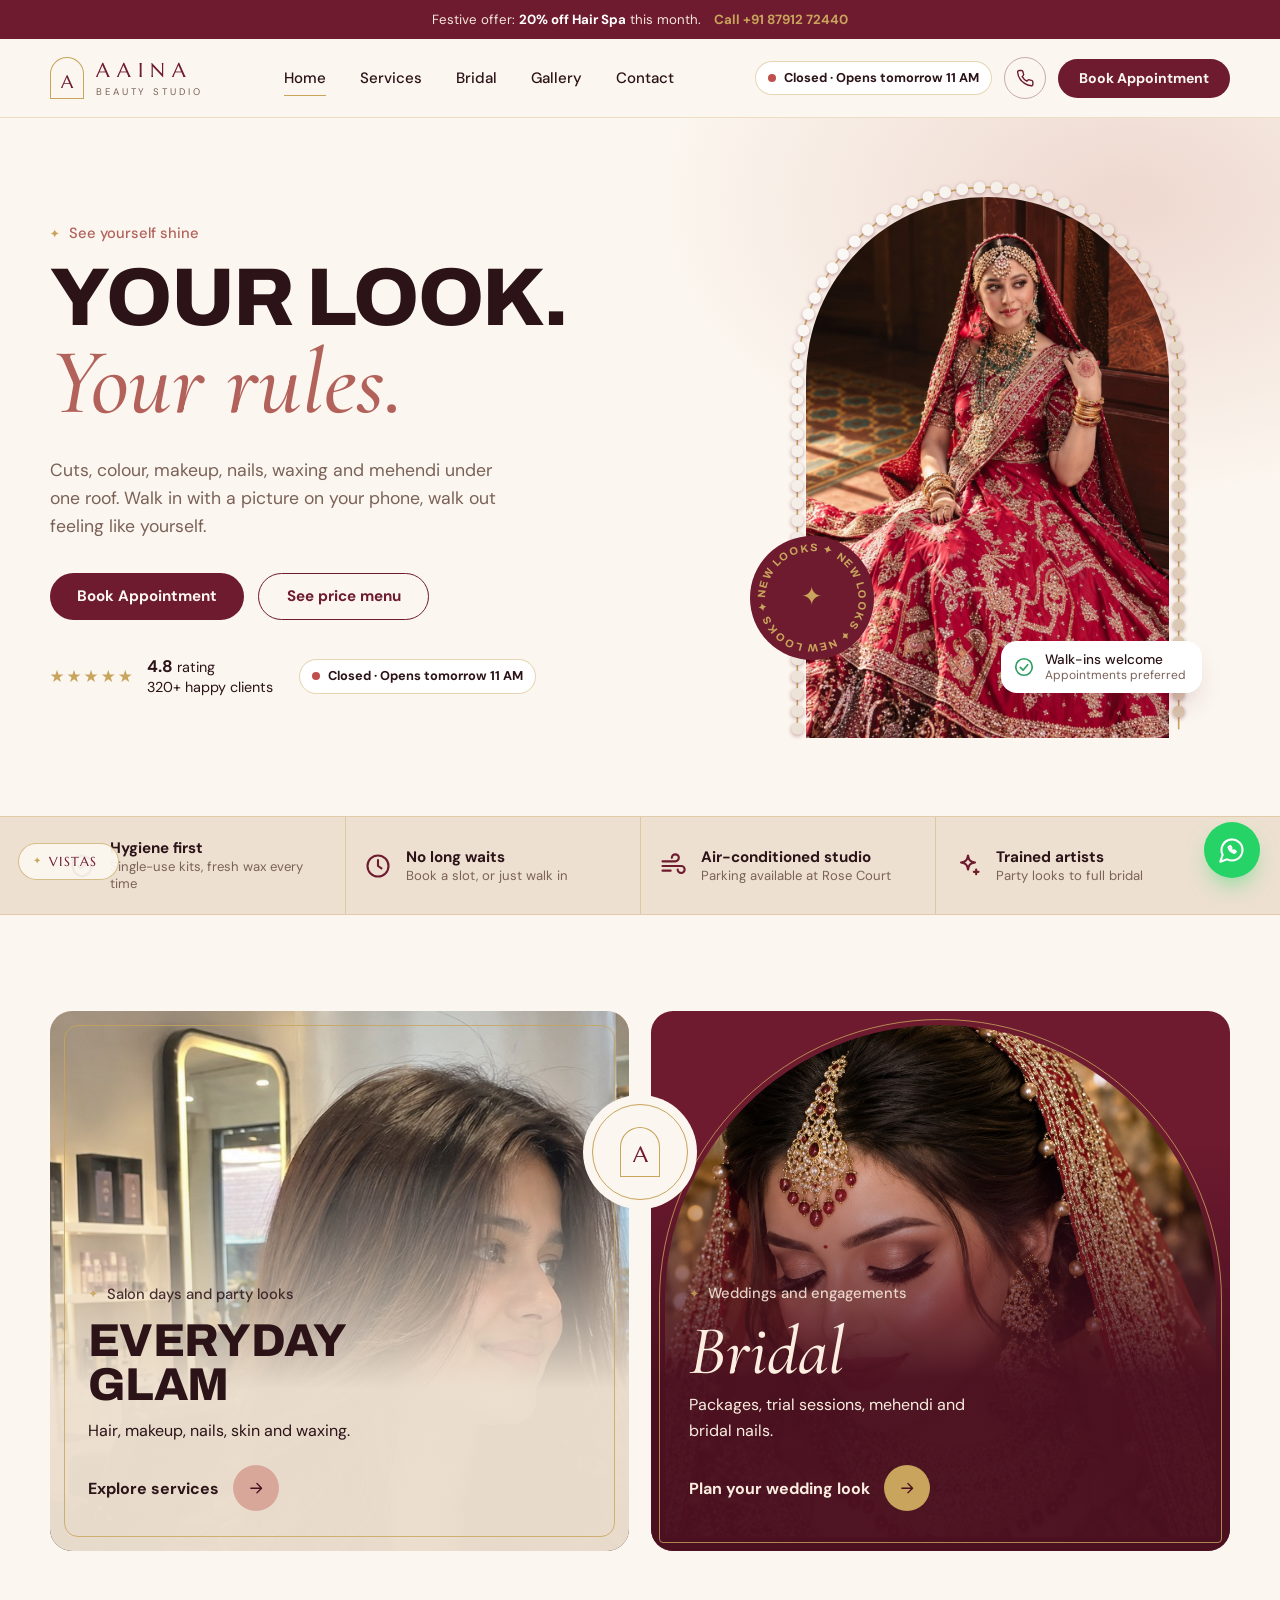
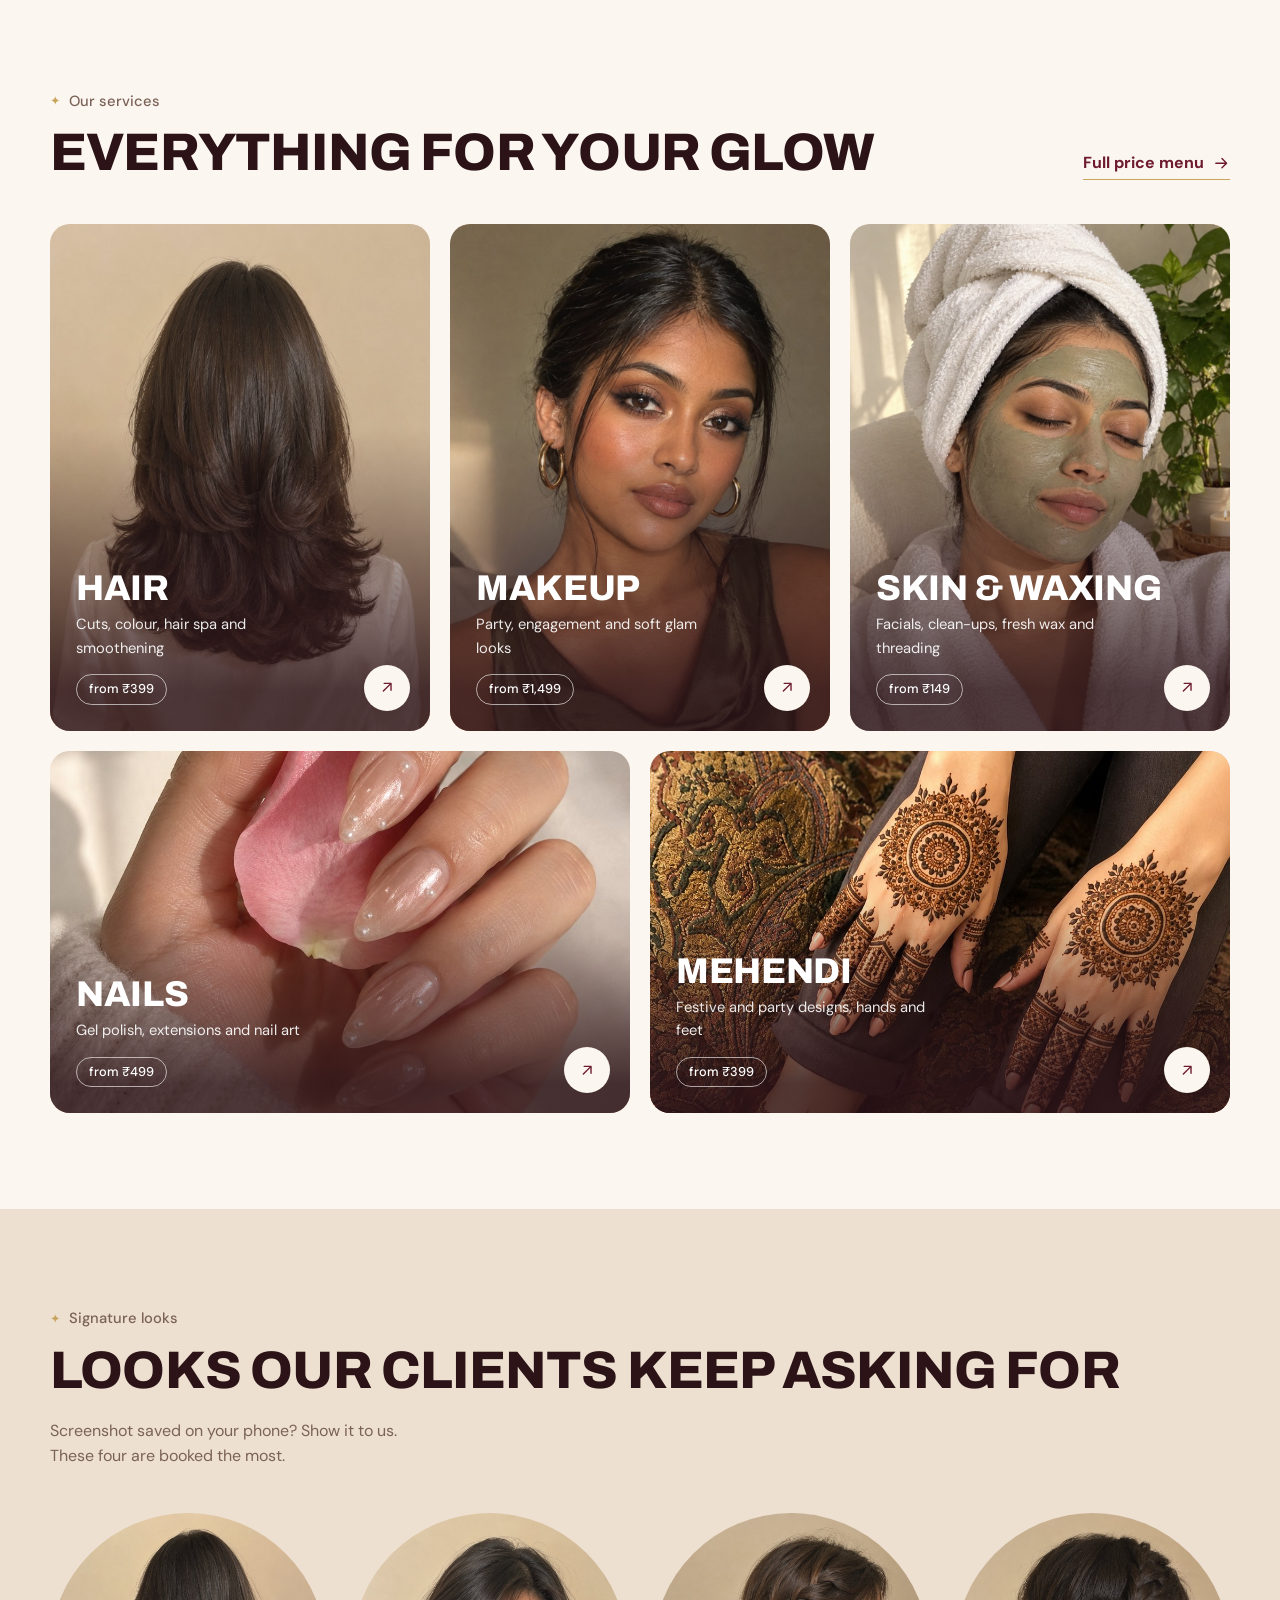
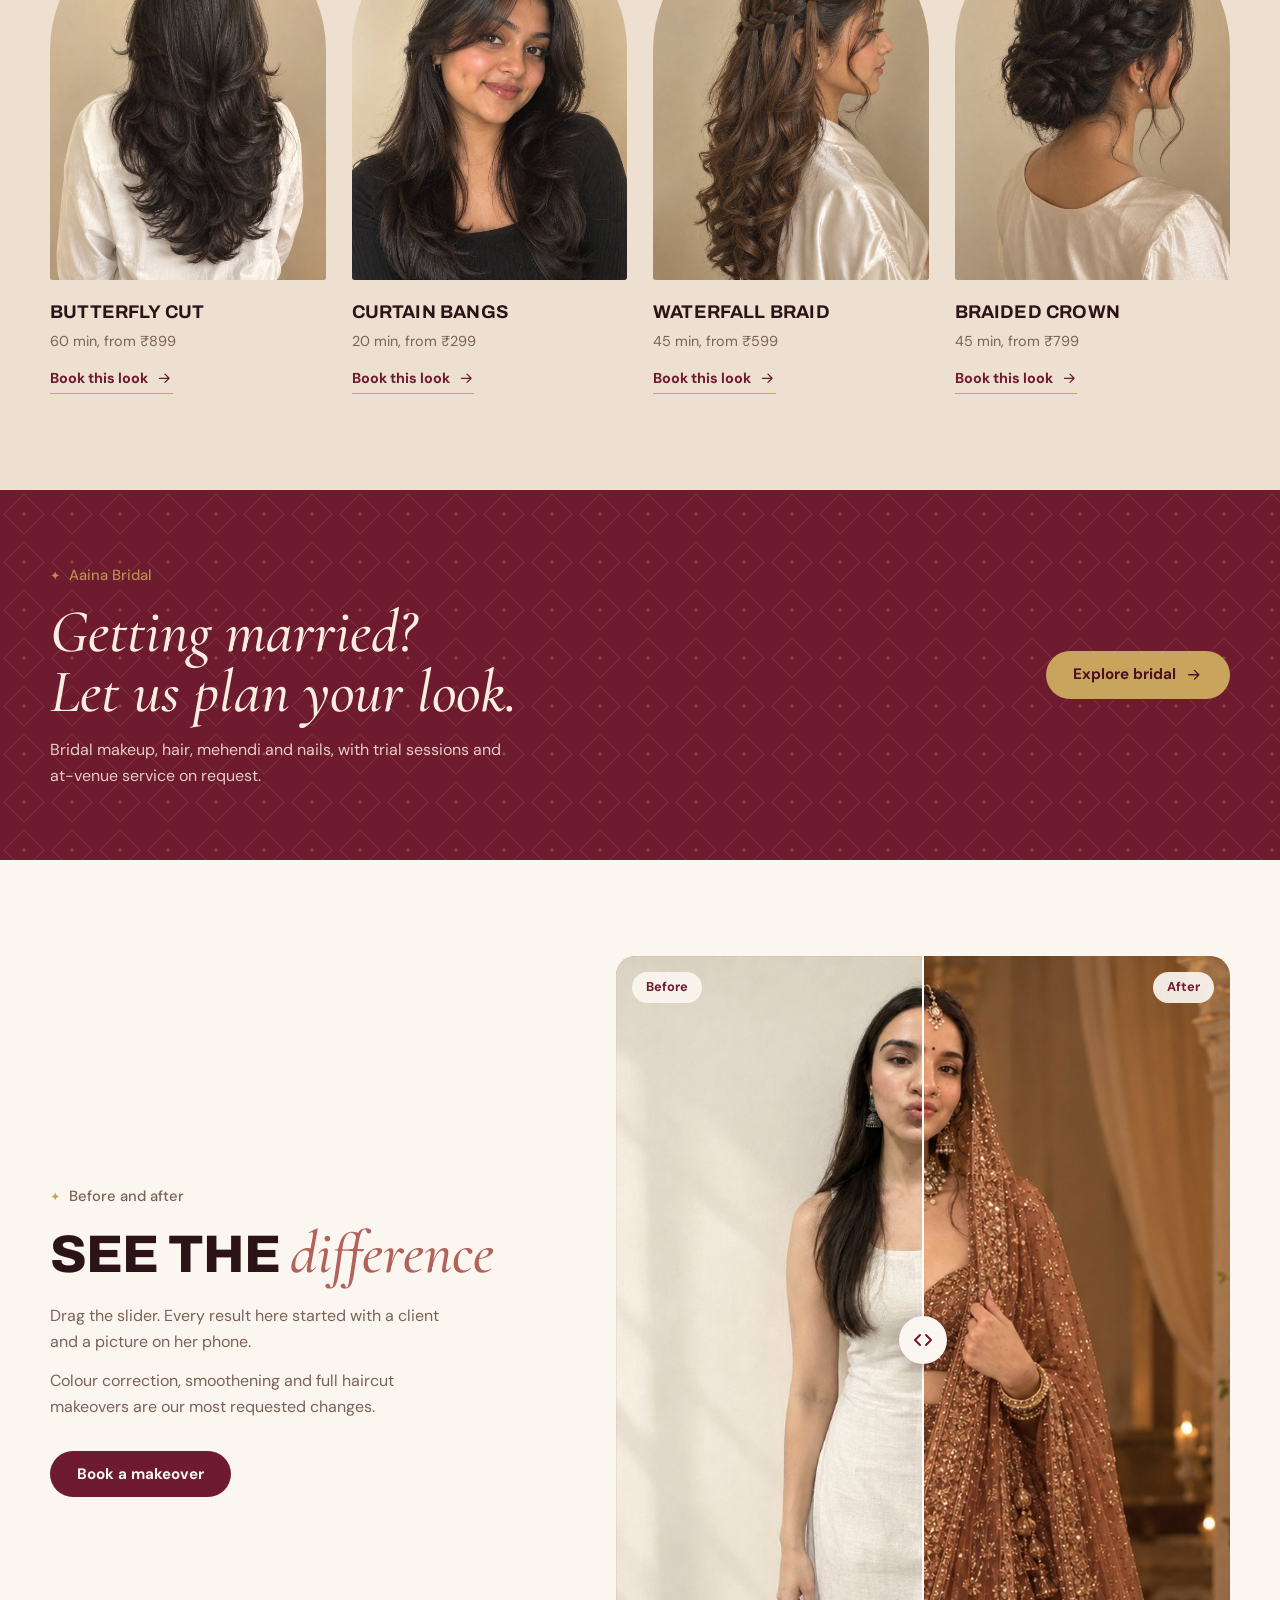
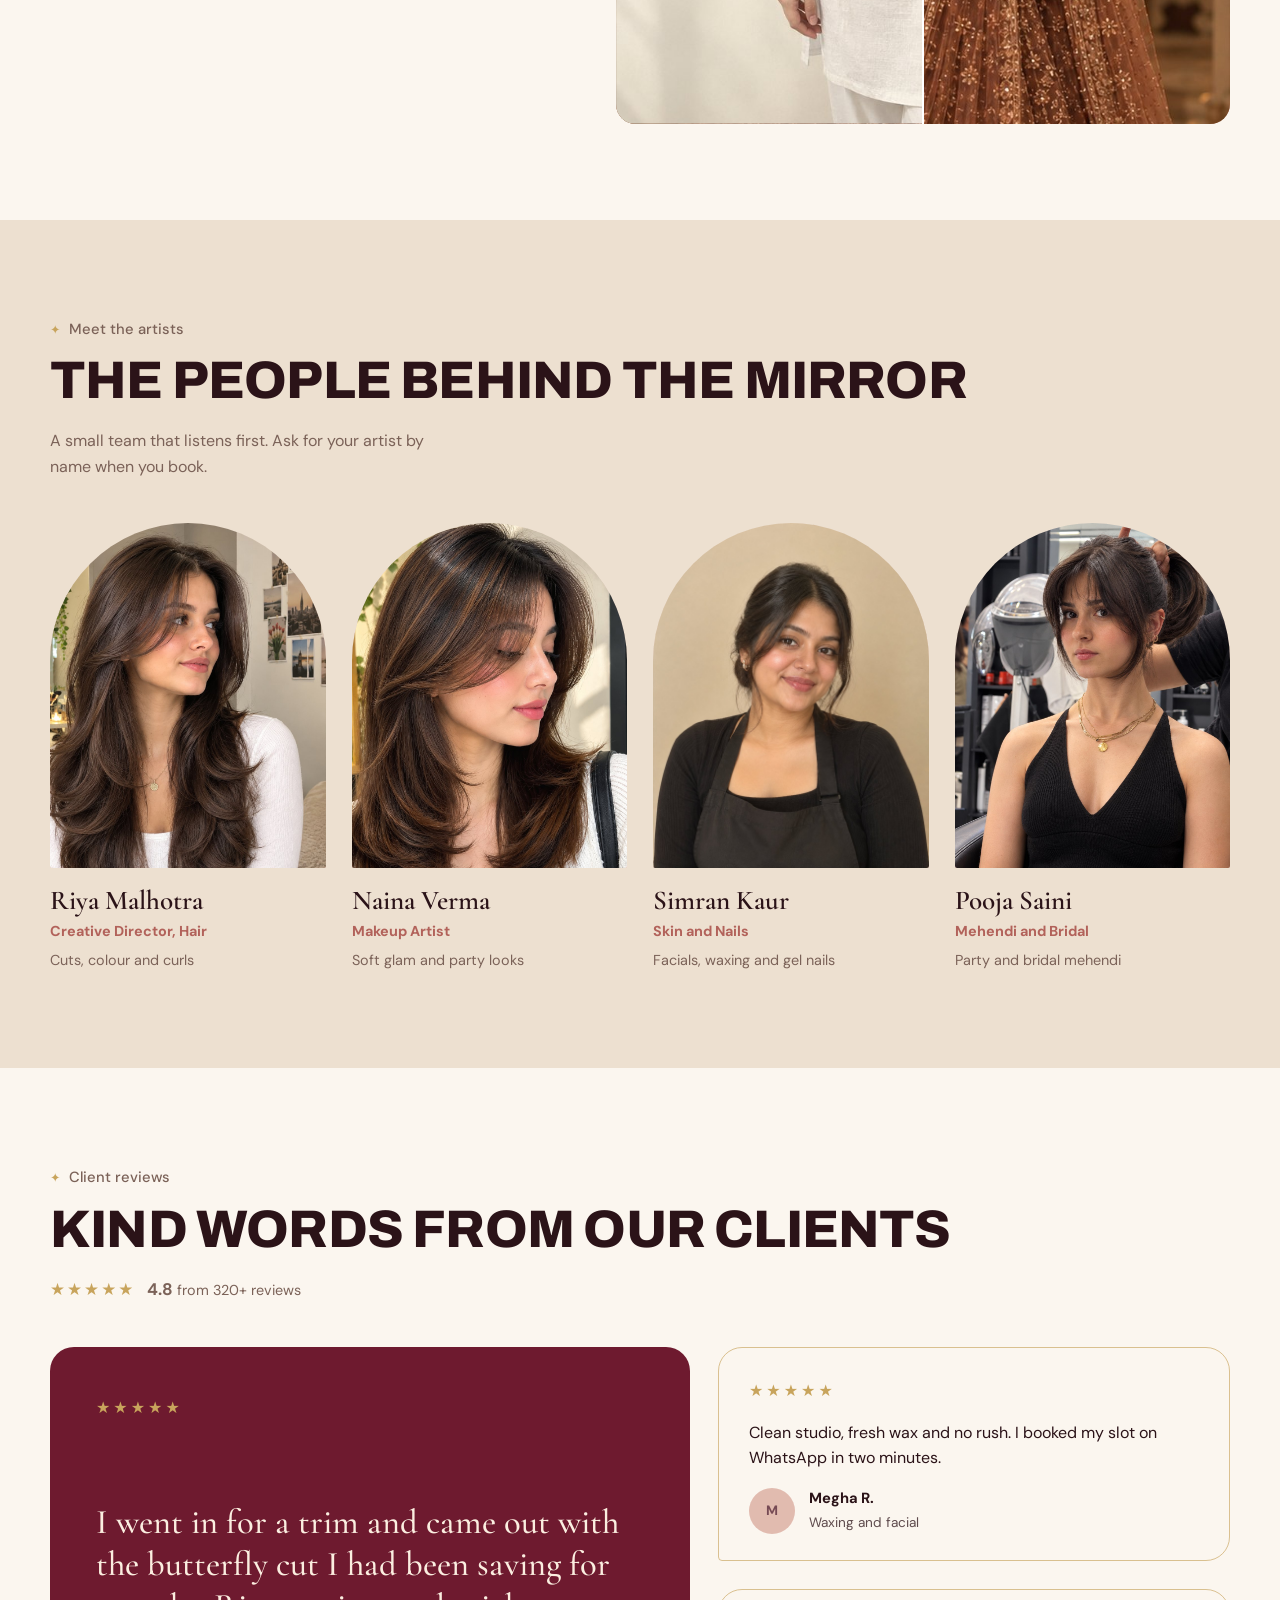
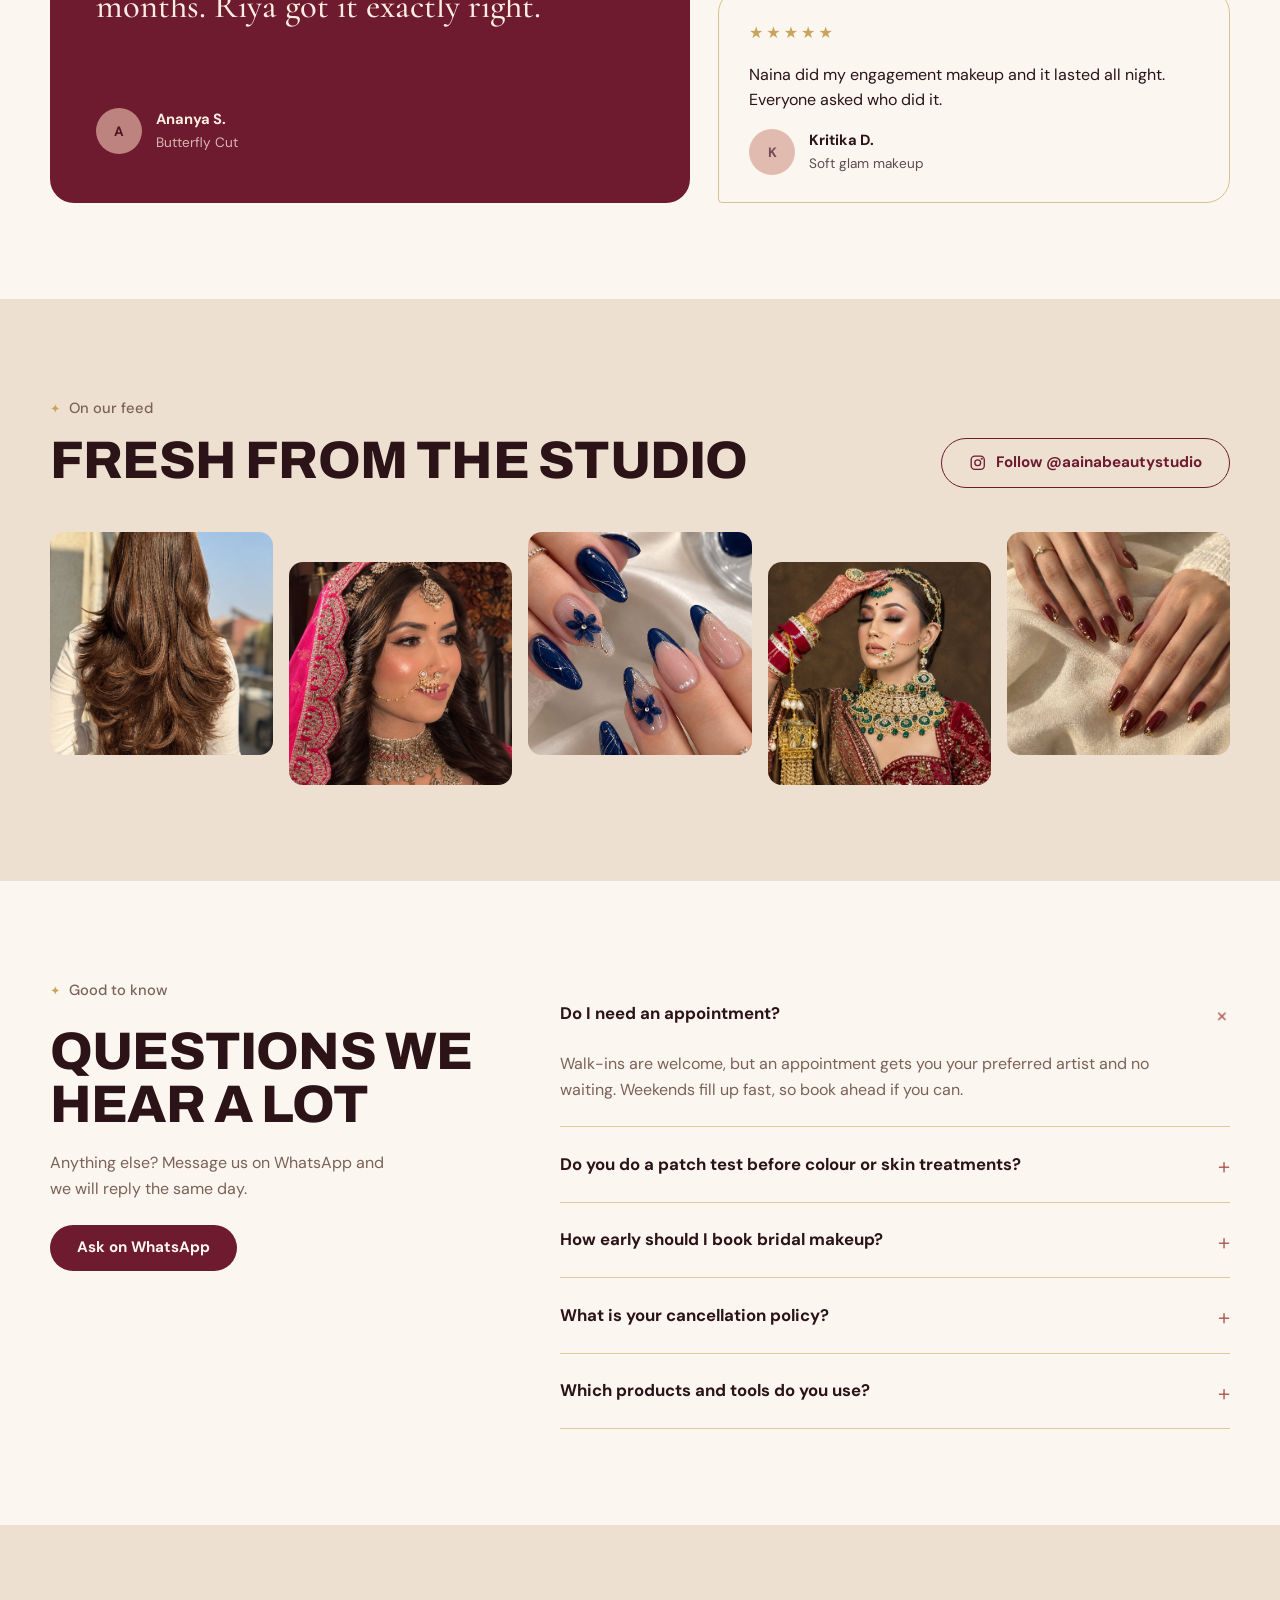
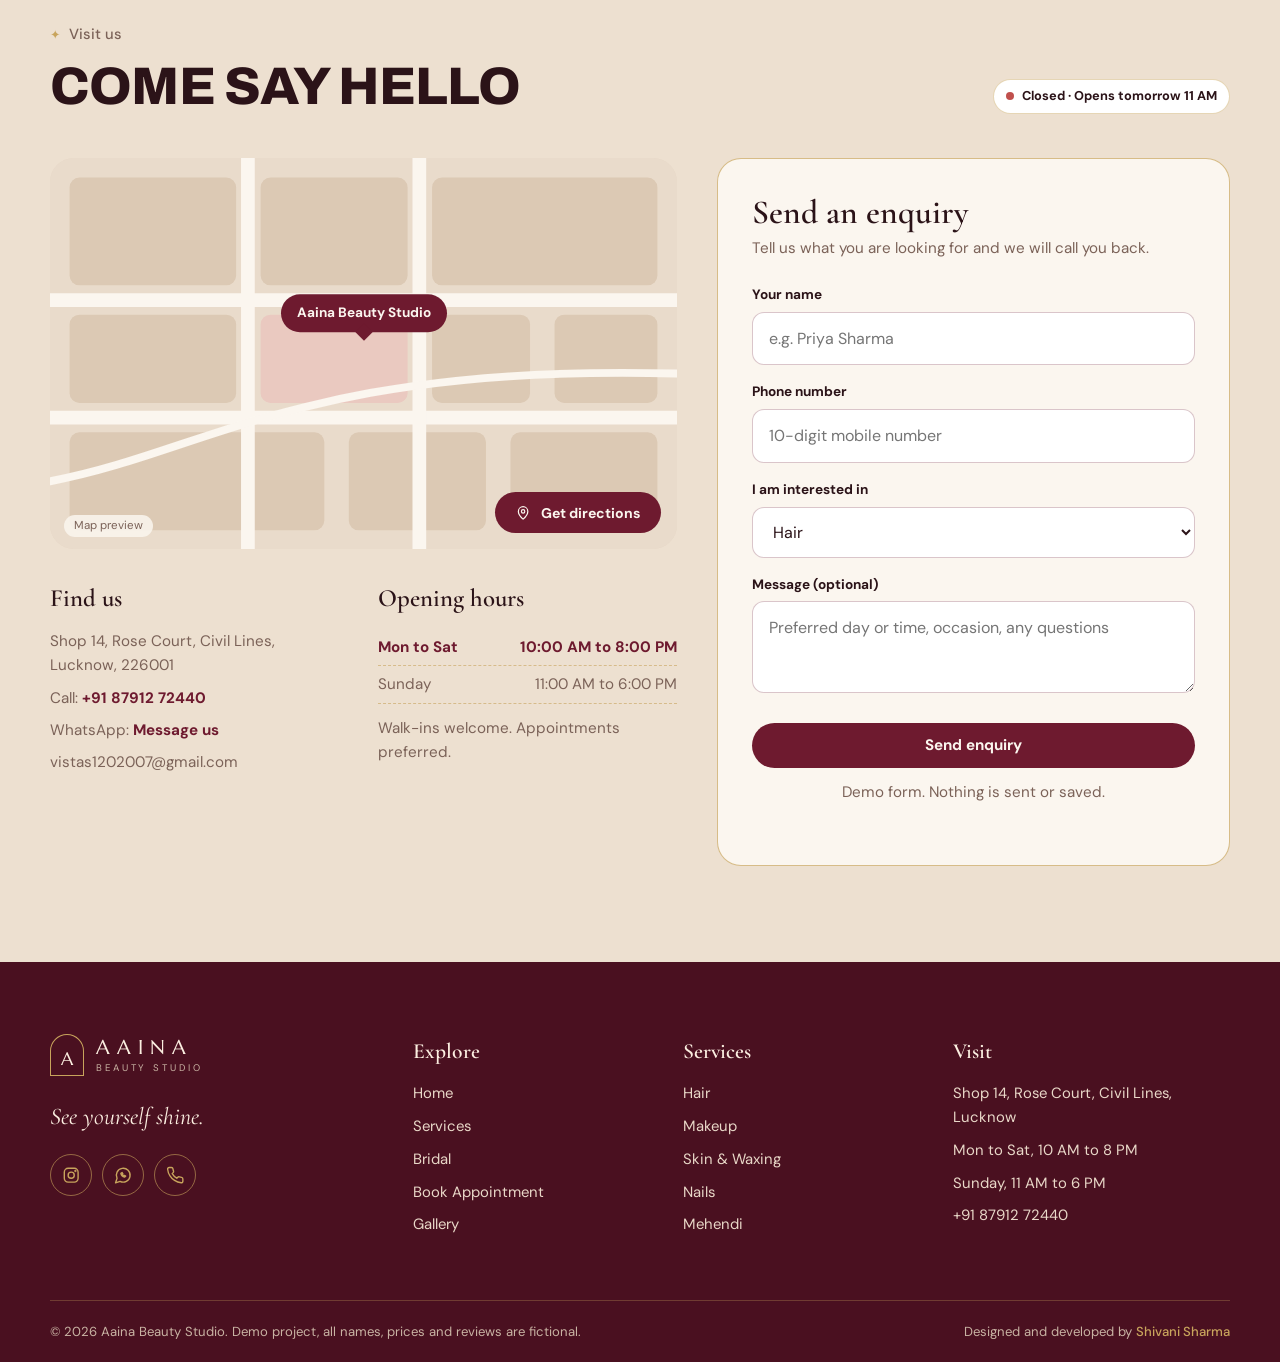
==== commit 2c2ce49b: "Add developer credit: Shivani Sharma in footers and README" ====
--- a/index.html
+++ b/index.html
@@ -543,7 +543,7 @@
       </div>
       <div class="footer-bottom">
         <span>© 2026 Aaina Beauty Studio. Demo project, all names, prices and reviews are fictional.</span>
-        <span>Crafted by <b>Vistas Atelier</b></span>
+        <span>Designed and developed by <b>Shivani Sharma</b></span>
       </div>
     </div>
   </footer>
--- a/style.css
+++ b/style.css
@@ -355,7 +355,7 @@
 .float-chip {
   position: absolute;
   right: -14px;
-  top: 16%;
+  bottom: 8%;
   display: flex;
   align-items: center;
   gap: 10px;
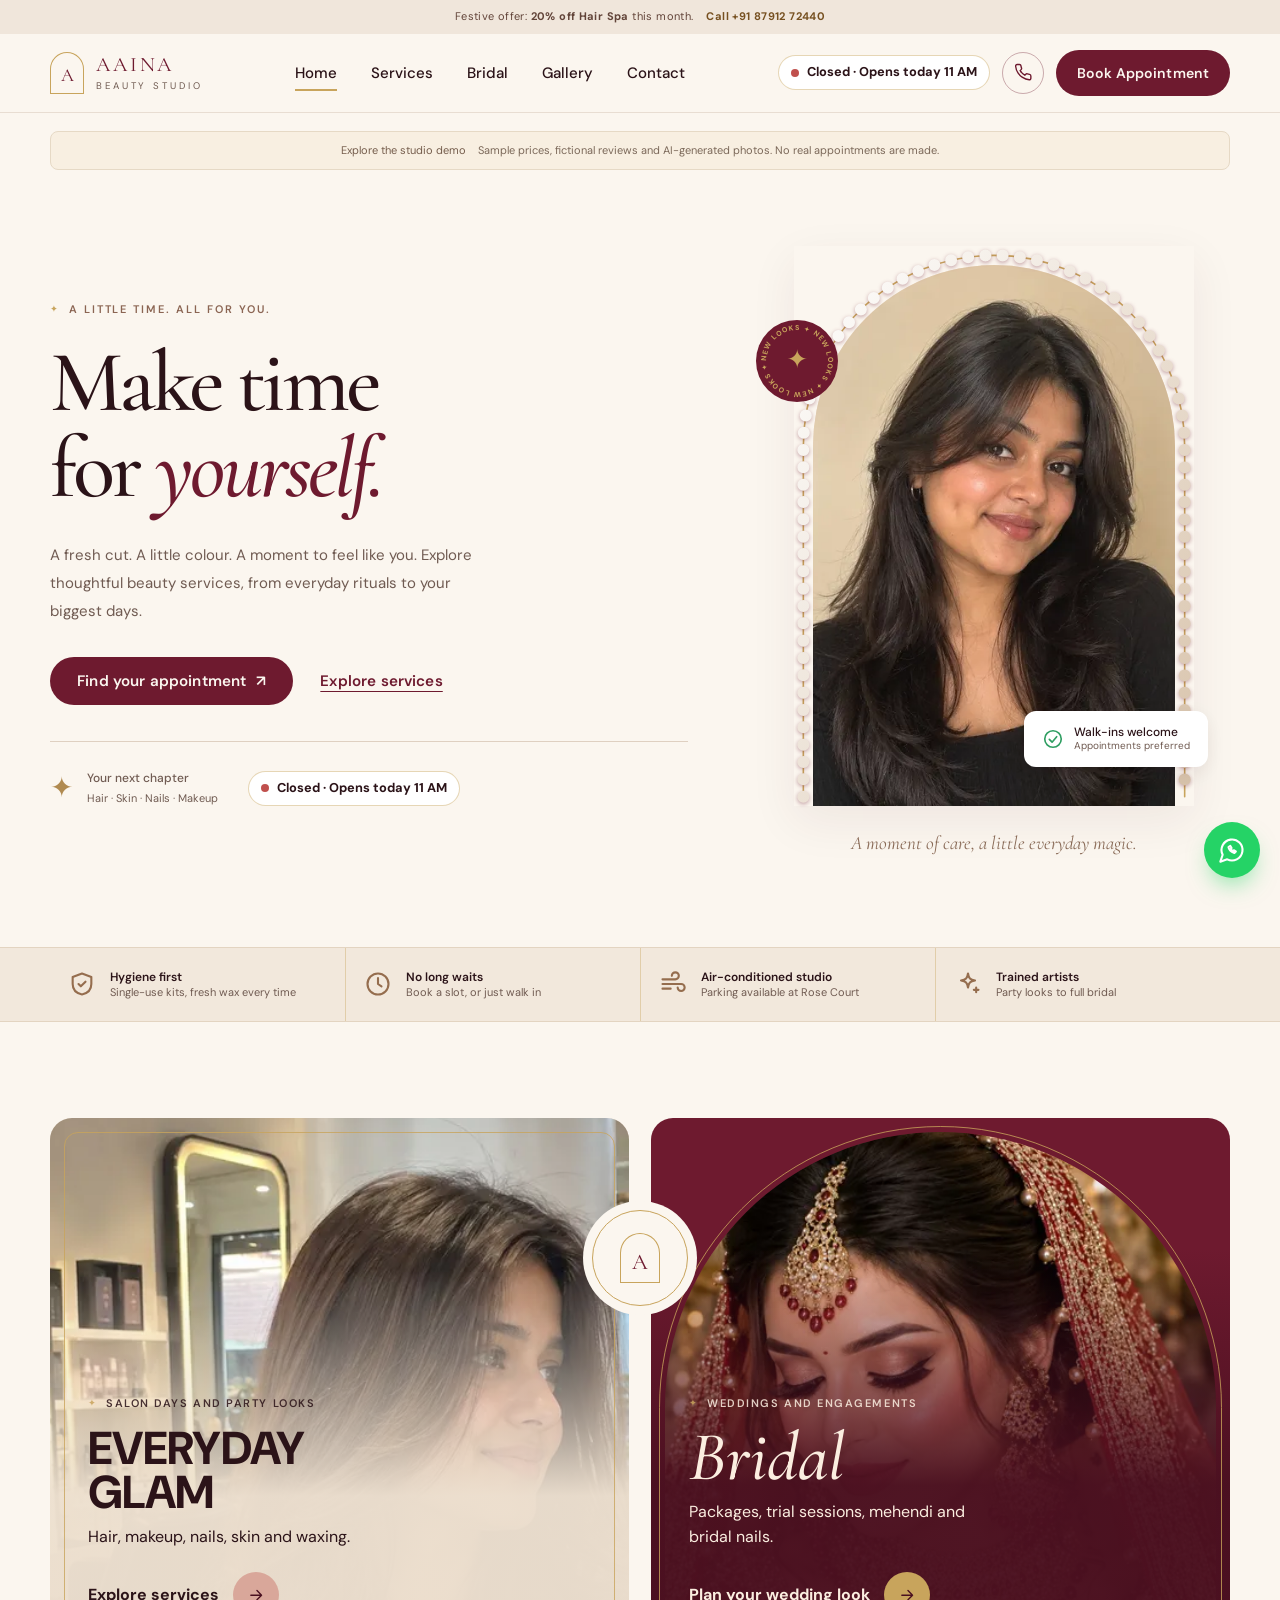
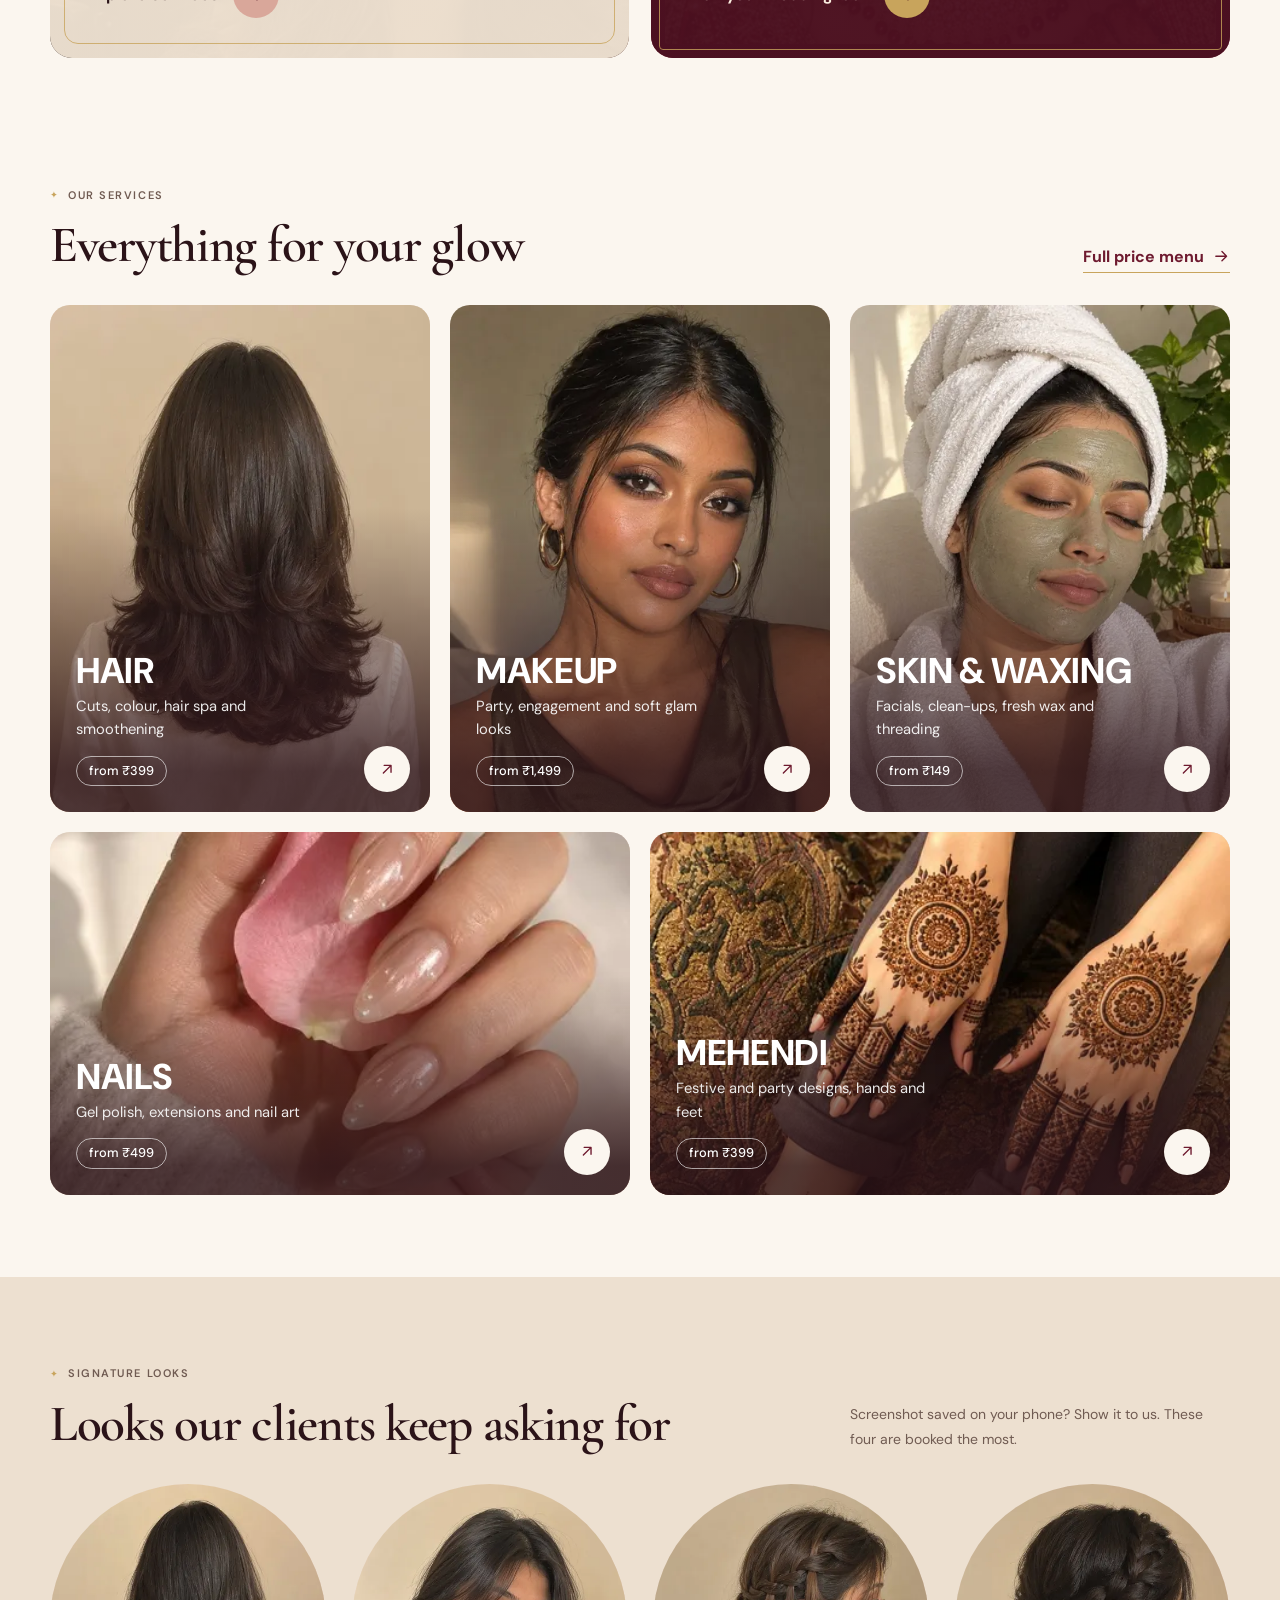
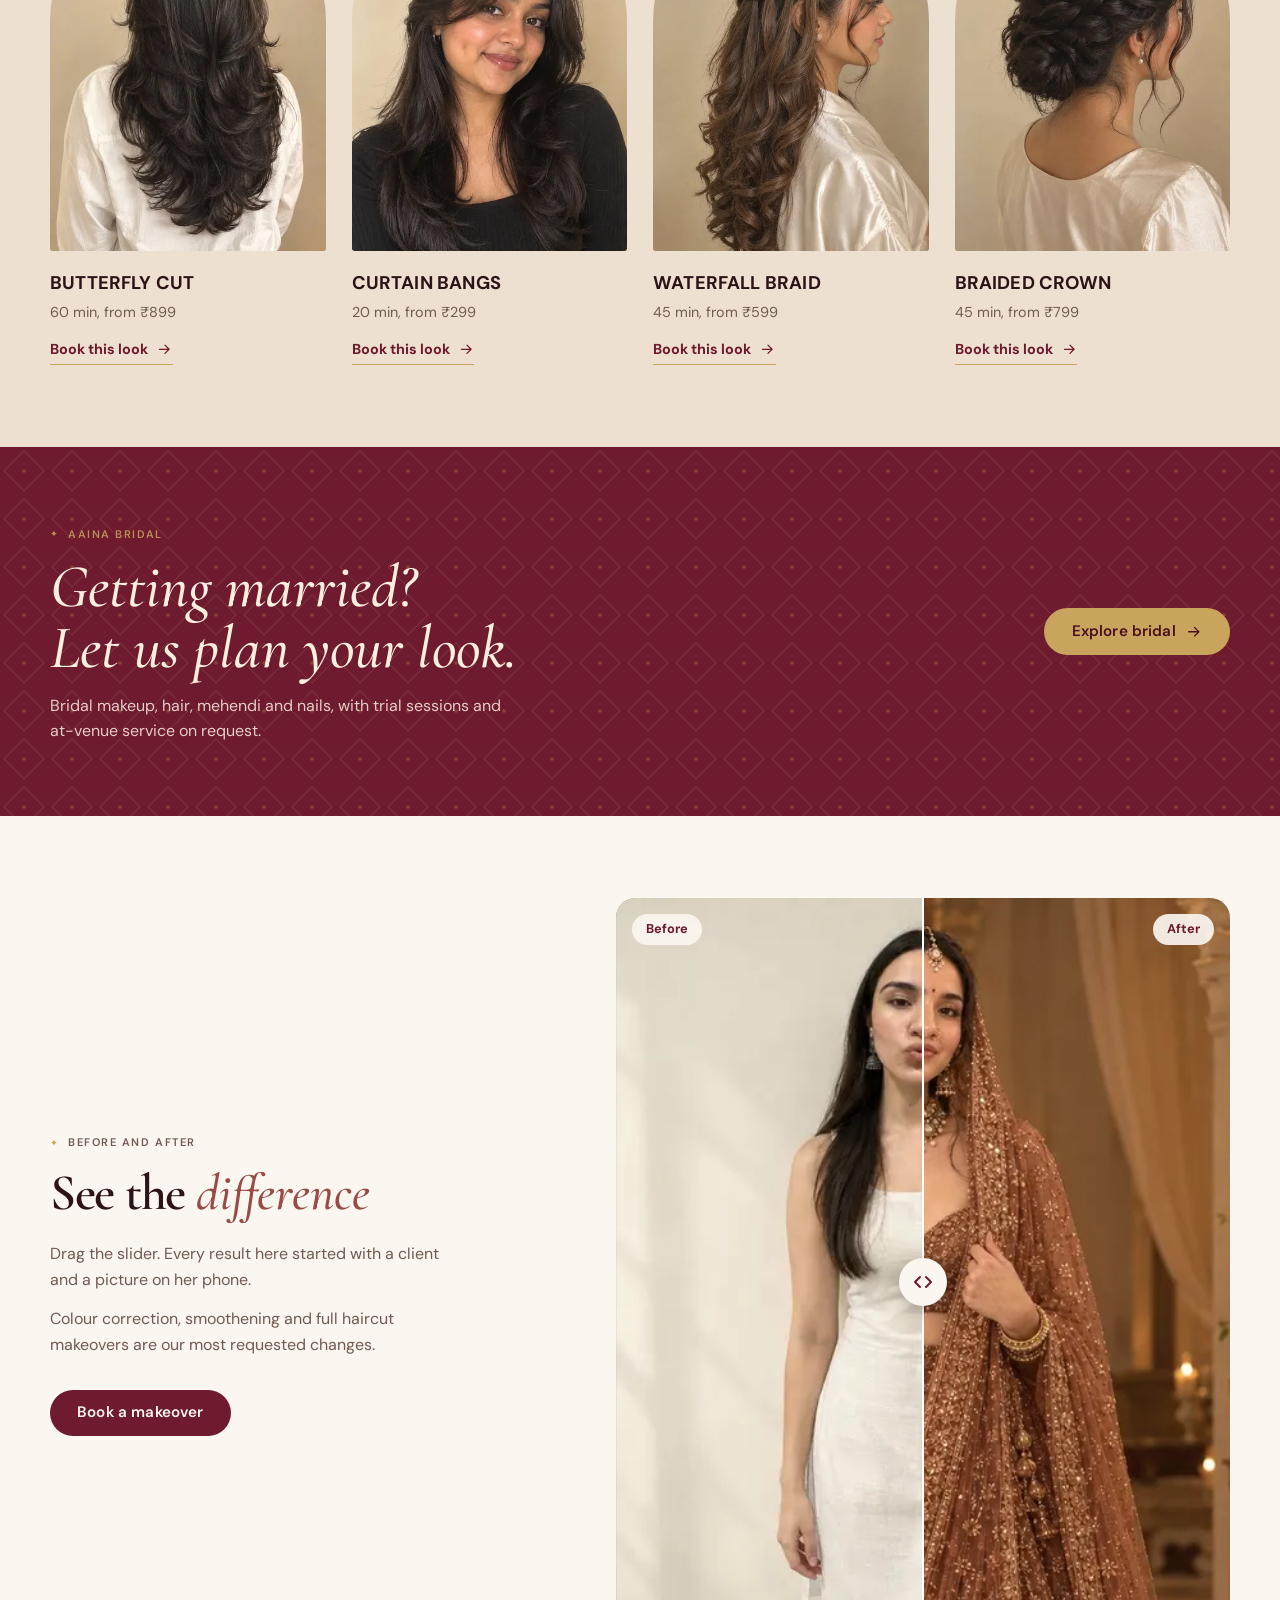
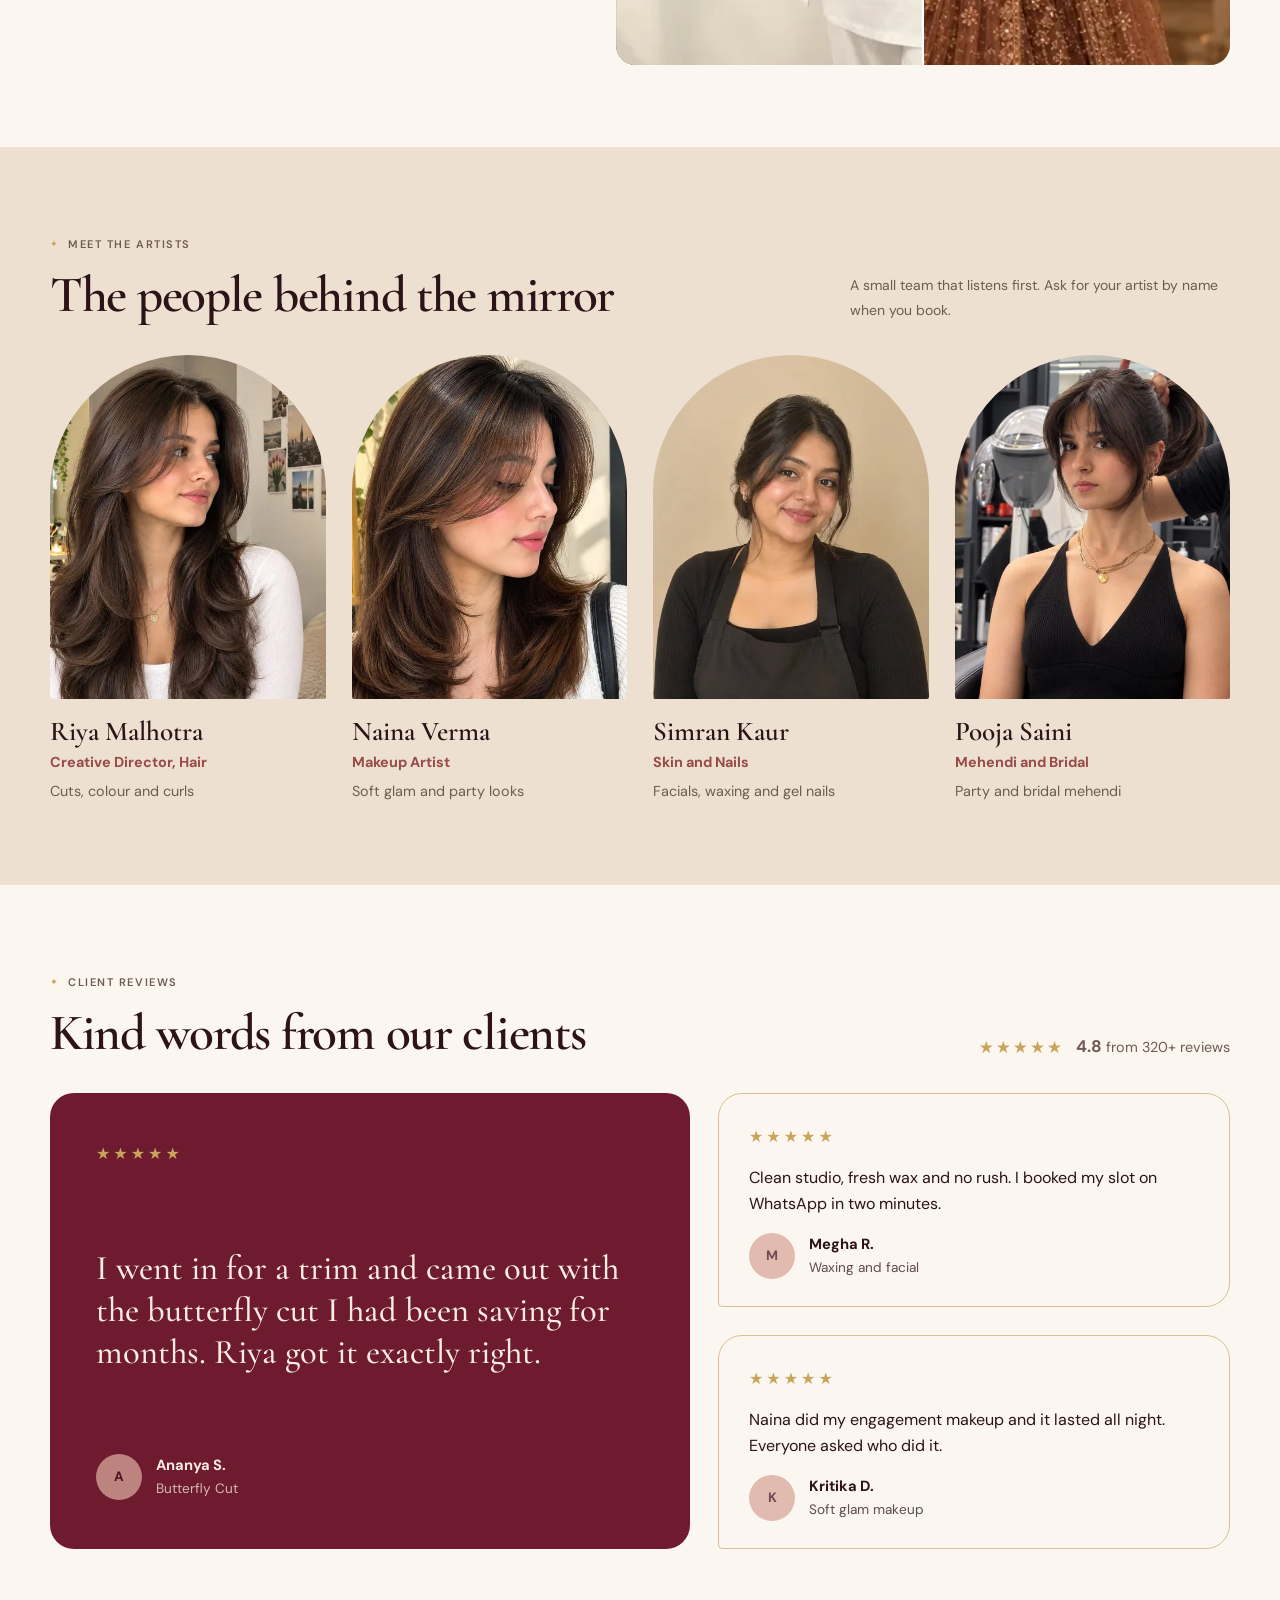
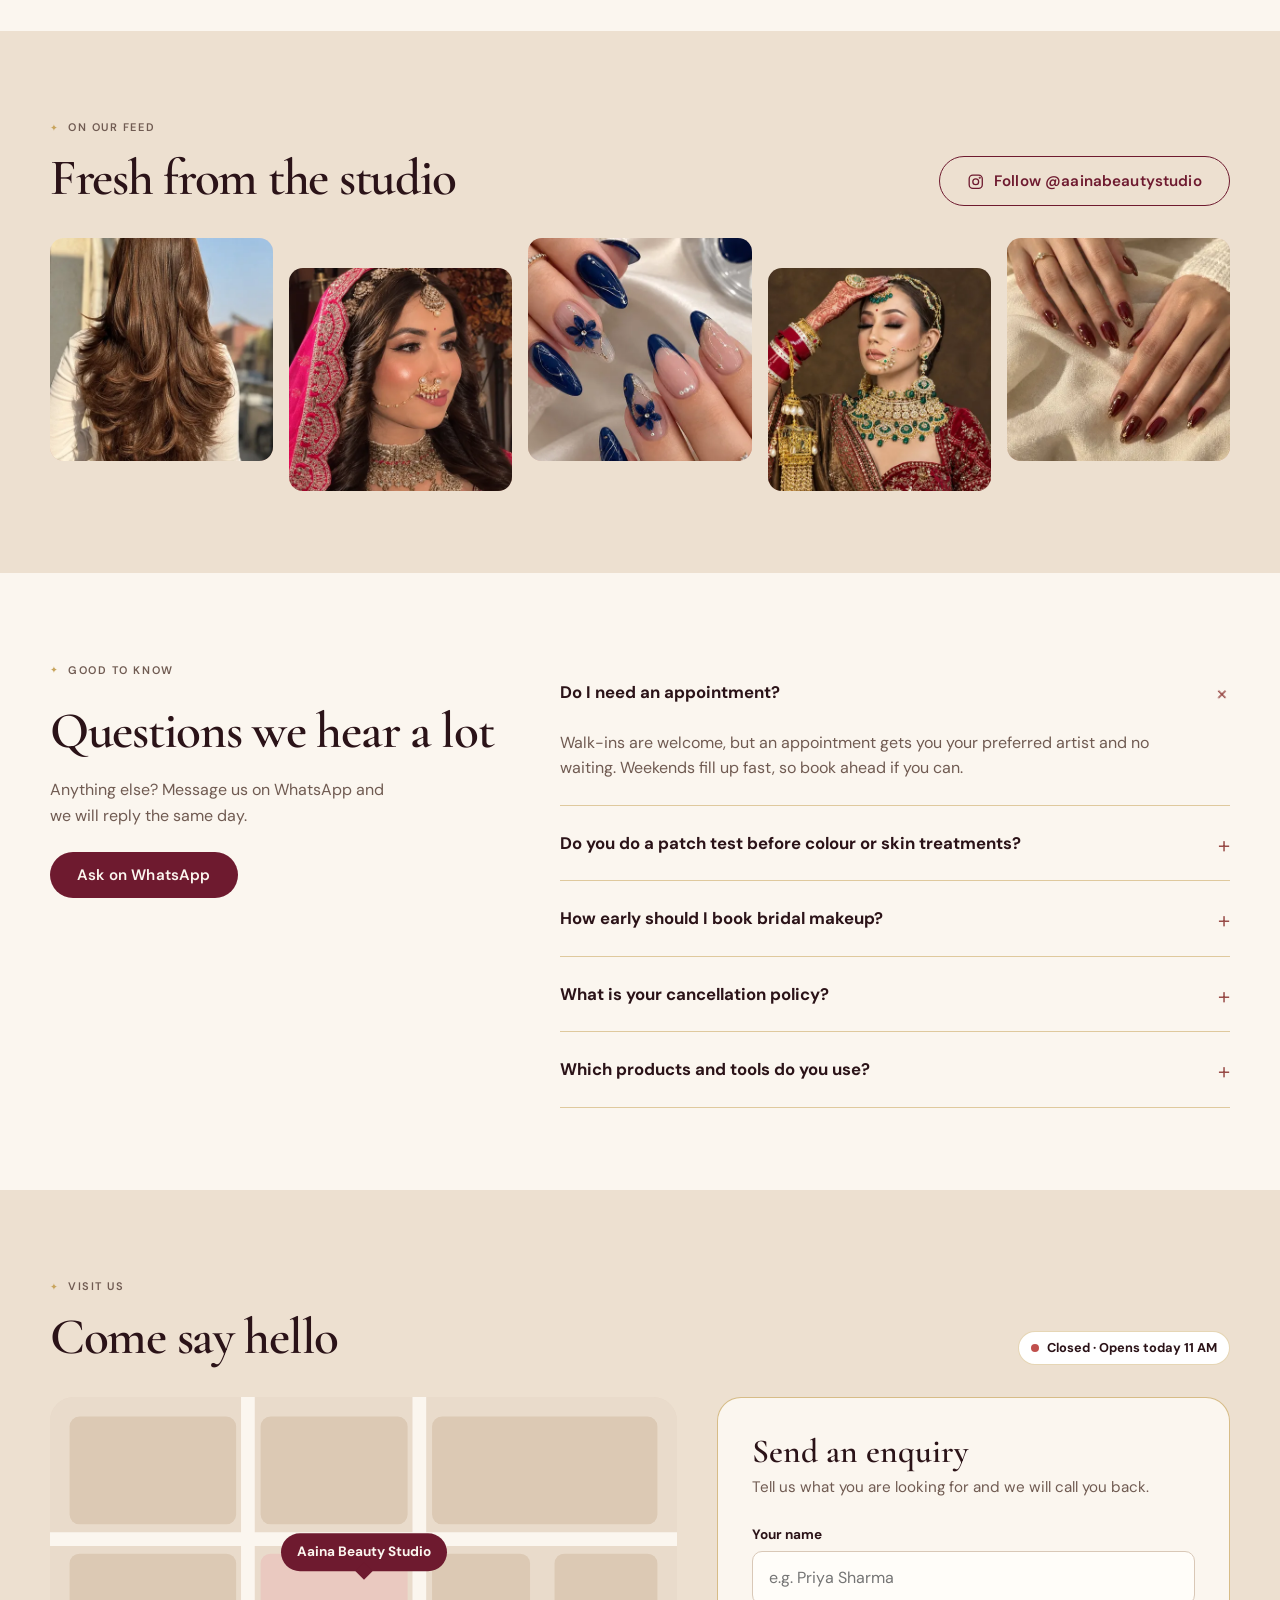
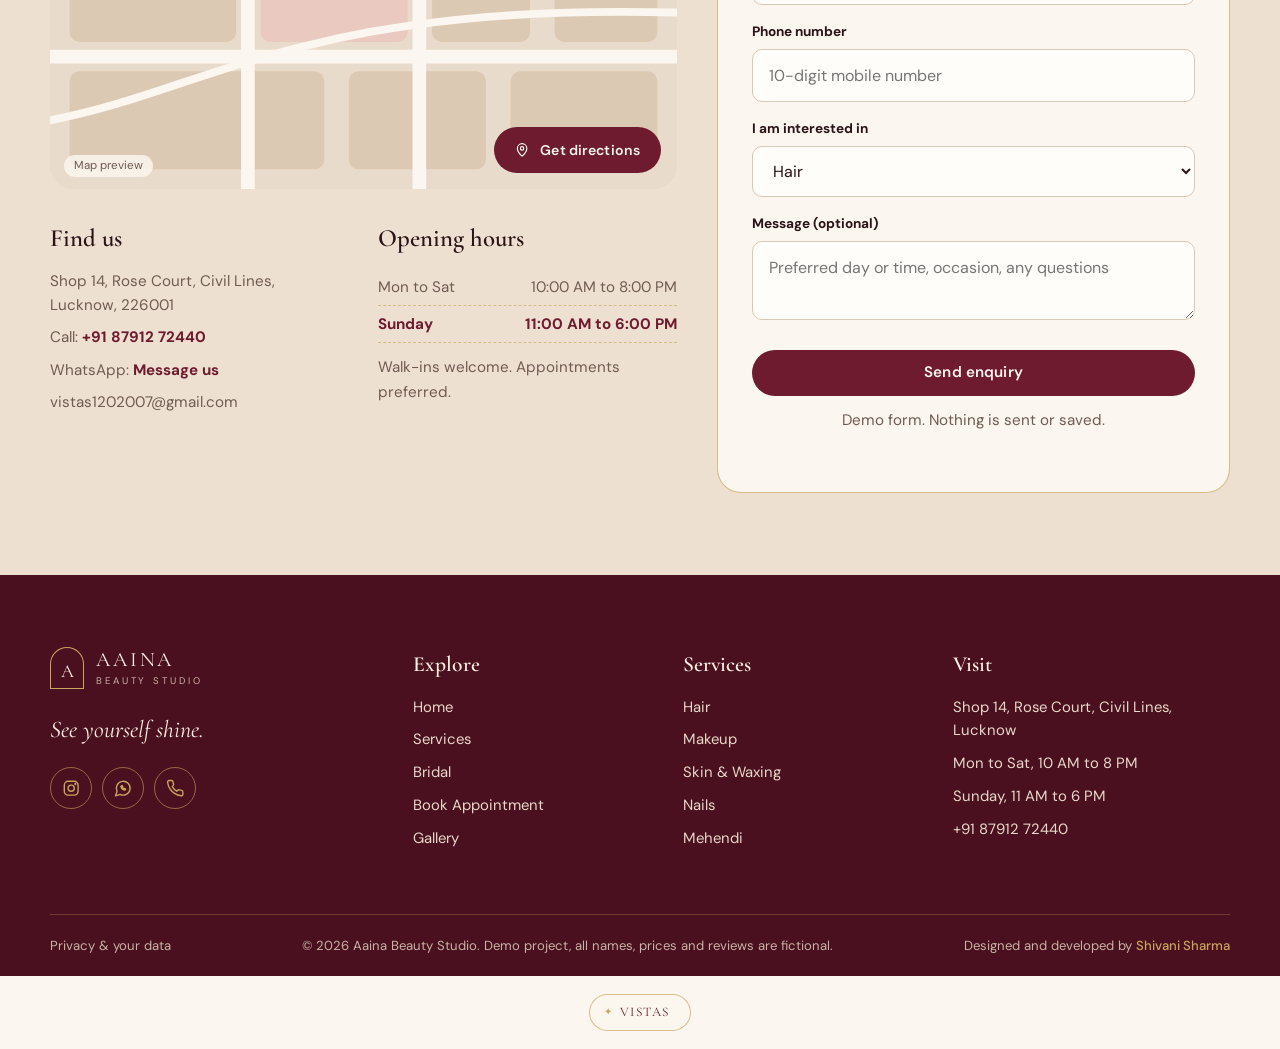
==== commit 040ad987: "Refresh studio UI and add optional live booking operations" ====
--- a/index.html
+++ b/index.html
@@ -8,10 +8,21 @@
   <link rel="icon" href="favicon.svg" type="image/svg+xml">
   <link rel="preconnect" href="https://fonts.googleapis.com">
   <link rel="preconnect" href="https://fonts.gstatic.com" crossorigin>
-  <link href="https://fonts.googleapis.com/css2?family=Archivo:wght@500;700;800&family=Cormorant+Garamond:ital,wght@0,500;0,600;1,500;1,600&family=DM+Sans:wght@400;500;700&family=Marcellus&display=swap" rel="stylesheet">
+  <link href="https://fonts.googleapis.com/css2?family=Cormorant+Garamond:ital,wght@0,500;0,600;1,500;1,600&family=DM+Sans:wght@400;500;600;700&display=swap" rel="stylesheet">
   <link rel="stylesheet" href="style.css">
+  <link rel="manifest" href="manifest.webmanifest">
+  <meta name="theme-color" content="#6E1A2F">
+  <meta property="og:type" content="website">
+  <meta property="og:site_name" content="Aaina Beauty Studio">
+  <meta property="og:title" content="Aaina Beauty Studio — Make time for yourself">
+  <meta property="og:description" content="Explore salon services, plan your bridal look, and find your next appointment.">
+  <meta property="og:image" content="https://strong-cucurucho-858239.netlify.app/images/hero-glam.jpg">
+  <meta name="twitter:card" content="summary_large_image">
+  <link rel="canonical" href="https://strong-cucurucho-858239.netlify.app/">
+  <link rel="stylesheet" href="refresh.css">
 </head>
 <body>
+  <a class="skip-link" href="#main-content">Skip to content</a>
 
   <div class="topbar">
     Festive offer: <b>20% off Hair Spa</b> this month.
@@ -45,7 +56,7 @@
     </div>
   </header>
 
-  <div class="mobile-menu" id="mobileMenu" aria-hidden="true">
+  <dialog class="mobile-menu" id="mobileMenu" aria-label="Navigation">
     <div class="mm-top">
       <span class="logo">
         <span class="logo-mark">A</span>
@@ -64,25 +75,26 @@
       <span class="open-badge" data-open><i></i><b>Open now</b></span>
       <a class="btn btn-wine" href="booking.html">Book Appointment</a>
     </div>
-  </div>
-
-  <main>
+  </dialog>
+
+  <main id="main-content" tabindex="-1">
+    <div class="demo-banner" data-demo-mode>Explore the studio demo <span>Sample prices, fictional reviews and AI-generated photos. No real appointments are made.</span></div>
 
     <!-- HERO -->
     <section class="hero">
       <div class="wrap hero-grid">
         <div class="hero-text">
-          <p class="label">See yourself shine</p>
-          <h1>Your look. <em>Your rules.</em></h1>
-          <p class="hero-sub">Cuts, colour, makeup, nails, waxing and mehendi under one roof. Walk in with a picture on your phone, walk out feeling like yourself.</p>
+          <p class="label">A little time. All for you.</p>
+          <h1>Make time<br>for <em>yourself.</em></h1>
+          <p class="hero-sub">A fresh cut. A little colour. A moment to feel like you. Explore thoughtful beauty services, from everyday rituals to your biggest days.</p>
           <div class="hero-cta">
-            <a class="btn btn-wine" href="booking.html">Book Appointment</a>
-            <a class="btn btn-line" href="services.html">See price menu</a>
+            <a class="btn btn-wine" href="booking.html">Find your appointment <span aria-hidden="true">↗</span></a>
+            <a class="btn btn-line" href="services.html">Explore services</a>
           </div>
           <div class="hero-proof">
             <div class="rating">
-              <span class="stars" aria-hidden="true">★★★★★</span>
-              <p><strong>4.8</strong> rating<br>320+ happy clients</p>
+              <span class="stars" aria-hidden="true">✦</span>
+              <p><strong>Your next chapter</strong><br>Hair · Skin · Nails · Makeup</p>
             </div>
             <span class="open-badge" data-open><i></i><b>Open now</b></span>
           </div>
@@ -90,8 +102,8 @@
 
         <div class="hero-art">
           <div class="arch">
-            <div class="ph" data-photo="hero-glam.jpg">
-              <img src="images/hero-glam.jpg" alt="Woman with soft wavy hair at Aaina Beauty Studio">
+            <div class="ph" data-photo="look-curtain.jpg">
+              <picture><source type="image/webp" srcset="images/look-curtain.480.webp 480w, images/look-curtain.960.webp 960w" sizes="(max-width:700px) 88vw, (max-width:1100px) 40vw, 480px"><img src="images/look-curtain.jpg" alt="Illustrative portrait with a soft layered haircut" width="1050" height="1400" decoding="async" fetchpriority="high"></picture>
             </div>
             <svg class="arch-beads" viewBox="0 0 300 420" aria-hidden="true">
               <defs>
@@ -114,6 +126,7 @@
             <span class="spin-star">✦</span>
           </div>
 
+          <div class="hero-caption">A moment of care, a little everyday magic.</div>
           <div class="float-chip">
             <svg class="icon"><use href="#check"/></svg>
             <span>Walk-ins welcome<small>Appointments preferred</small></span>
@@ -137,7 +150,7 @@
       <div class="wrap">
         <div class="fork">
           <a class="fork-card fork-glam" href="services.html">
-            <div class="ph" data-photo="fork-glam.jpg"><img src="images/fork-glam.jpg" alt="Blowout with soft curls" loading="lazy"></div>
+            <div class="ph" data-photo="fork-glam.jpg"><picture><source type="image/webp" srcset="images/fork-glam.480.webp 480w, images/fork-glam.960.webp 960w" sizes="(max-width:700px) 88vw, (max-width:1100px) 40vw, 480px"><img src="images/fork-glam.jpg" alt="Blowout with soft curls" loading="lazy" width="800" height="800" decoding="async"></picture></div>
             <p class="label">Salon days and party looks</p>
             <h3>Everyday<br>Glam</h3>
             <p class="fork-list">Hair, makeup, nails, skin and waxing.</p>
@@ -145,7 +158,7 @@
           </a>
 
           <a class="fork-card fork-bridal" href="bridal.html">
-            <div class="ph" data-photo="fork-bridal.jpg"><img src="images/fork-bridal.jpg" alt="Bride in red and gold" loading="lazy"></div>
+            <div class="ph" data-photo="fork-bridal.jpg"><picture><source type="image/webp" srcset="images/fork-bridal.480.webp 480w, images/fork-bridal.960.webp 960w" sizes="(max-width:700px) 88vw, (max-width:1100px) 40vw, 480px"><img src="images/fork-bridal.jpg" alt="Bride in red and gold" loading="lazy" width="1086" height="1086" decoding="async"></picture></div>
             <p class="label">Weddings and engagements</p>
             <h3>Bridal</h3>
             <p class="fork-list">Packages, trial sessions, mehendi and bridal nails.</p>
@@ -170,27 +183,27 @@
 
         <div class="svc-grid">
           <a class="svc-card" href="services.html#hair">
-            <div class="ph" data-photo="svc-hair.jpg"><img src="images/svc-hair.jpg" alt="Hair services" loading="lazy"></div>
+            <div class="ph" data-photo="svc-hair.jpg"><picture><source type="image/webp" srcset="images/svc-hair.480.webp 480w, images/svc-hair.960.webp 960w" sizes="(max-width:700px) 88vw, (max-width:1100px) 40vw, 480px"><img src="images/svc-hair.jpg" alt="Hair services" loading="lazy" width="1050" height="1400" decoding="async"></picture></div>
             <div><h3>Hair</h3><p>Cuts, colour, hair spa and smoothening</p><span class="from">from ₹399</span></div>
             <span class="round-btn"><svg class="icon"><use href="#arrow-up-right"/></svg></span>
           </a>
           <a class="svc-card" href="services.html#makeup">
-            <div class="ph" data-photo="svc-makeup.jpg"><img src="images/svc-makeup.jpg" alt="Makeup services" loading="lazy"></div>
+            <div class="ph" data-photo="svc-makeup.jpg"><picture><source type="image/webp" srcset="images/svc-makeup.480.webp 480w, images/svc-makeup.960.webp 960w" sizes="(max-width:700px) 88vw, (max-width:1100px) 40vw, 480px"><img src="images/svc-makeup.jpg" alt="Makeup services" loading="lazy" width="1050" height="1400" decoding="async"></picture></div>
             <div><h3>Makeup</h3><p>Party, engagement and soft glam looks</p><span class="from">from ₹1,499</span></div>
             <span class="round-btn"><svg class="icon"><use href="#arrow-up-right"/></svg></span>
           </a>
           <a class="svc-card" href="services.html#skin">
-            <div class="ph" data-photo="svc-skin.jpg"><img src="images/svc-skin.jpg" alt="Skin and waxing services" loading="lazy"></div>
+            <div class="ph" data-photo="svc-skin.jpg"><picture><source type="image/webp" srcset="images/svc-skin.480.webp 480w, images/svc-skin.960.webp 960w" sizes="(max-width:700px) 88vw, (max-width:1100px) 40vw, 480px"><img src="images/svc-skin.jpg" alt="Skin and waxing services" loading="lazy" width="1050" height="1400" decoding="async"></picture></div>
             <div><h3>Skin &amp; Waxing</h3><p>Facials, clean-ups, fresh wax and threading</p><span class="from">from ₹149</span></div>
             <span class="round-btn"><svg class="icon"><use href="#arrow-up-right"/></svg></span>
           </a>
           <a class="svc-card" href="services.html#nails">
-            <div class="ph" data-photo="svc-nails.jpg"><img src="images/svc-nails.jpg" alt="Nail art" loading="lazy"></div>
+            <div class="ph" data-photo="svc-nails.jpg"><picture><source type="image/webp" srcset="images/svc-nails.480.webp 480w, images/svc-nails.960.webp 960w" sizes="(max-width:700px) 88vw, (max-width:1100px) 40vw, 480px"><img src="images/svc-nails.jpg" alt="Nail art" loading="lazy" width="1086" height="679" decoding="async"></picture></div>
             <div><h3>Nails</h3><p>Gel polish, extensions and nail art</p><span class="from">from ₹499</span></div>
             <span class="round-btn"><svg class="icon"><use href="#arrow-up-right"/></svg></span>
           </a>
           <a class="svc-card" href="services.html#mehendi">
-            <div class="ph" data-photo="svc-mehendi.jpg"><img src="images/svc-mehendi.jpg" alt="Mehendi design" loading="lazy"></div>
+            <div class="ph" data-photo="svc-mehendi.jpg"><picture><source type="image/webp" srcset="images/svc-mehendi.480.webp 480w, images/svc-mehendi.960.webp 960w" sizes="(max-width:700px) 88vw, (max-width:1100px) 40vw, 480px"><img src="images/svc-mehendi.jpg" alt="Mehendi design" loading="lazy" width="1086" height="679" decoding="async"></picture></div>
             <div><h3>Mehendi</h3><p>Festive and party designs, hands and feet</p><span class="from">from ₹399</span></div>
             <span class="round-btn"><svg class="icon"><use href="#arrow-up-right"/></svg></span>
           </a>
@@ -211,25 +224,25 @@
 
         <div class="looks">
           <article class="look">
-            <div class="ph" data-photo="look-butterfly.jpg"><img src="images/look-butterfly.jpg" alt="Butterfly cut" loading="lazy"></div>
+            <div class="ph" data-photo="look-butterfly.jpg"><picture><source type="image/webp" srcset="images/look-butterfly.480.webp 480w, images/look-butterfly.960.webp 960w" sizes="(max-width:700px) 88vw, (max-width:1100px) 40vw, 480px"><img src="images/look-butterfly.jpg" alt="Butterfly cut" loading="lazy" width="1050" height="1400" decoding="async"></picture></div>
             <h3>Butterfly Cut</h3>
             <p class="meta">60 min, from ₹899</p>
             <a class="text-link" href="booking.html?look=butterfly-cut">Book this look <svg class="icon"><use href="#arrow"/></svg></a>
           </article>
           <article class="look">
-            <div class="ph" data-photo="look-curtain.jpg"><img src="images/look-curtain.jpg" alt="Curtain bangs" loading="lazy"></div>
+            <div class="ph" data-photo="look-curtain.jpg"><picture><source type="image/webp" srcset="images/look-curtain.480.webp 480w, images/look-curtain.960.webp 960w" sizes="(max-width:700px) 88vw, (max-width:1100px) 40vw, 480px"><img src="images/look-curtain.jpg" alt="Curtain bangs" loading="lazy" width="1050" height="1400" decoding="async"></picture></div>
             <h3>Curtain Bangs</h3>
             <p class="meta">20 min, from ₹299</p>
             <a class="text-link" href="booking.html?look=curtain-bangs">Book this look <svg class="icon"><use href="#arrow"/></svg></a>
           </article>
           <article class="look">
-            <div class="ph" data-photo="look-waterfall.jpg"><img src="images/look-waterfall.jpg" alt="Waterfall braid with curls" loading="lazy"></div>
+            <div class="ph" data-photo="look-waterfall.jpg"><picture><source type="image/webp" srcset="images/look-waterfall.480.webp 480w, images/look-waterfall.960.webp 960w" sizes="(max-width:700px) 88vw, (max-width:1100px) 40vw, 480px"><img src="images/look-waterfall.jpg" alt="Waterfall braid with curls" loading="lazy" width="1050" height="1400" decoding="async"></picture></div>
             <h3>Waterfall Braid</h3>
             <p class="meta">45 min, from ₹599</p>
             <a class="text-link" href="booking.html?look=waterfall-braid">Book this look <svg class="icon"><use href="#arrow"/></svg></a>
           </article>
           <article class="look">
-            <div class="ph" data-photo="look-crown.jpg"><img src="images/look-crown.jpg" alt="Braided crown updo" loading="lazy"></div>
+            <div class="ph" data-photo="look-crown.jpg"><picture><source type="image/webp" srcset="images/look-crown.480.webp 480w, images/look-crown.960.webp 960w" sizes="(max-width:700px) 88vw, (max-width:1100px) 40vw, 480px"><img src="images/look-crown.jpg" alt="Braided crown updo" loading="lazy" width="1050" height="1400" decoding="async"></picture></div>
             <h3>Braided Crown</h3>
             <p class="meta">45 min, from ₹799</p>
             <a class="text-link" href="booking.html?look=braided-crown">Book this look <svg class="icon"><use href="#arrow"/></svg></a>
@@ -262,8 +275,8 @@
         </div>
 
         <div class="ba" id="ba">
-          <div class="ph after-img" data-photo="after.jpg"><img src="images/after.jpg" alt="Hair after the makeover"></div>
-          <div class="ph before-img" data-photo="before.jpg"><img src="images/before.jpg" alt="Hair before the makeover"></div>
+          <div class="ph after-img" data-photo="after.jpg"><picture><source type="image/webp" srcset="images/after.480.webp 480w, images/after.960.webp 960w" sizes="(max-width:700px) 88vw, (max-width:1100px) 40vw, 480px"><img src="images/after.jpg" alt="Hair after the makeover" width="800" height="1000" decoding="async"></picture></div>
+          <div class="ph before-img" data-photo="before.jpg"><picture><source type="image/webp" srcset="images/before.480.webp 480w, images/before.960.webp 960w" sizes="(max-width:700px) 88vw, (max-width:1100px) 40vw, 480px"><img src="images/before.jpg" alt="Hair before the makeover" width="800" height="1000" decoding="async"></picture></div>
           <span class="ba-tag b">Before</span>
           <span class="ba-tag a">After</span>
           <div class="ba-handle"></div>
@@ -285,25 +298,25 @@
 
         <div class="team">
           <article class="artist">
-            <div class="ph" data-photo="team-riya.jpg"><img src="images/team-riya.jpg" alt="Riya Malhotra" loading="lazy"></div>
+            <div class="ph" data-photo="team-riya.jpg"><picture><source type="image/webp" srcset="images/team-riya.480.webp 480w, images/team-riya.960.webp 960w" sizes="(max-width:700px) 88vw, (max-width:1100px) 40vw, 480px"><img src="images/team-riya.jpg" alt="Riya Malhotra" loading="lazy" width="980" height="1225" decoding="async"></picture></div>
             <h3>Riya Malhotra</h3>
             <p class="role">Creative Director, Hair</p>
             <p>Cuts, colour and curls</p>
           </article>
           <article class="artist">
-            <div class="ph" data-photo="team-naina.jpg"><img src="images/team-naina.jpg" alt="Naina Verma" loading="lazy"></div>
+            <div class="ph" data-photo="team-naina.jpg"><picture><source type="image/webp" srcset="images/team-naina.480.webp 480w, images/team-naina.960.webp 960w" sizes="(max-width:700px) 88vw, (max-width:1100px) 40vw, 480px"><img src="images/team-naina.jpg" alt="Naina Verma" loading="lazy" width="950" height="1188" decoding="async"></picture></div>
             <h3>Naina Verma</h3>
             <p class="role">Makeup Artist</p>
             <p>Soft glam and party looks</p>
           </article>
           <article class="artist">
-            <div class="ph" data-photo="team-simran.jpg"><img src="images/team-simran.jpg" alt="Simran Kaur" loading="lazy"></div>
+            <div class="ph" data-photo="team-simran.jpg"><picture><source type="image/webp" srcset="images/team-simran.480.webp 480w, images/team-simran.960.webp 960w" sizes="(max-width:700px) 88vw, (max-width:1100px) 40vw, 480px"><img src="images/team-simran.jpg" alt="Simran Kaur" loading="lazy" width="1120" height="1400" decoding="async"></picture></div>
             <h3>Simran Kaur</h3>
             <p class="role">Skin and Nails</p>
             <p>Facials, waxing and gel nails</p>
           </article>
           <article class="artist">
-            <div class="ph" data-photo="team-pooja.jpg"><img src="images/team-pooja.jpg" alt="Pooja Saini" loading="lazy"></div>
+            <div class="ph" data-photo="team-pooja.jpg"><picture><source type="image/webp" srcset="images/team-pooja.480.webp 480w, images/team-pooja.960.webp 960w" sizes="(max-width:700px) 88vw, (max-width:1100px) 40vw, 480px"><img src="images/team-pooja.jpg" alt="Pooja Saini" loading="lazy" width="1086" height="1358" decoding="async"></picture></div>
             <h3>Pooja Saini</h3>
             <p class="role">Mehendi and Bridal</p>
             <p>Party and bridal mehendi</p>
@@ -360,11 +373,11 @@
         </div>
 
         <div class="gallery">
-          <button class="gal-item" aria-label="Open photo 1"><div class="ph" data-photo="gallery-1.jpg"><img src="images/gallery-1.jpg" alt="Studio work 1" loading="lazy"></div></button>
-          <button class="gal-item" aria-label="Open photo 2"><div class="ph" data-photo="gallery-2.jpg"><img src="images/gallery-2.jpg" alt="Studio work 2" loading="lazy"></div></button>
-          <button class="gal-item" aria-label="Open photo 3"><div class="ph" data-photo="gallery-3.jpg"><img src="images/gallery-3.jpg" alt="Studio work 3" loading="lazy"></div></button>
-          <button class="gal-item" aria-label="Open photo 4"><div class="ph" data-photo="gallery-4.jpg"><img src="images/gallery-4.jpg" alt="Studio work 4" loading="lazy"></div></button>
-          <button class="gal-item" aria-label="Open photo 5"><div class="ph" data-photo="gallery-5.jpg"><img src="images/gallery-5.jpg" alt="Studio work 5" loading="lazy"></div></button>
+          <button class="gal-item" aria-label="Open photo 1"><div class="ph" data-photo="gallery-1.jpg"><picture><source type="image/webp" srcset="images/gallery-1.480.webp 480w, images/gallery-1.960.webp 960w" sizes="(max-width:700px) 88vw, (max-width:1100px) 40vw, 480px"><img src="images/gallery-1.jpg" alt="Studio work 1" loading="lazy" width="1086" height="1086" decoding="async"></picture></div></button>
+          <button class="gal-item" aria-label="Open photo 2"><div class="ph" data-photo="gallery-2.jpg"><picture><source type="image/webp" srcset="images/gallery-2.480.webp 480w, images/gallery-2.960.webp 960w" sizes="(max-width:700px) 88vw, (max-width:1100px) 40vw, 480px"><img src="images/gallery-2.jpg" alt="Studio work 2" loading="lazy" width="1086" height="1086" decoding="async"></picture></div></button>
+          <button class="gal-item" aria-label="Open photo 3"><div class="ph" data-photo="gallery-3.jpg"><picture><source type="image/webp" srcset="images/gallery-3.480.webp 480w, images/gallery-3.960.webp 960w" sizes="(max-width:700px) 88vw, (max-width:1100px) 40vw, 480px"><img src="images/gallery-3.jpg" alt="Studio work 3" loading="lazy" width="1086" height="1086" decoding="async"></picture></div></button>
+          <button class="gal-item" aria-label="Open photo 4"><div class="ph" data-photo="gallery-4.jpg"><picture><source type="image/webp" srcset="images/gallery-4.480.webp 480w, images/gallery-4.960.webp 960w" sizes="(max-width:700px) 88vw, (max-width:1100px) 40vw, 480px"><img src="images/gallery-4.jpg" alt="Studio work 4" loading="lazy" width="1086" height="1086" decoding="async"></picture></div></button>
+          <button class="gal-item" aria-label="Open photo 5"><div class="ph" data-photo="gallery-5.jpg"><picture><source type="image/webp" srcset="images/gallery-5.480.webp 480w, images/gallery-5.960.webp 960w" sizes="(max-width:700px) 88vw, (max-width:1100px) 40vw, 480px"><img src="images/gallery-5.jpg" alt="Studio work 5" loading="lazy" width="1086" height="1086" decoding="async"></picture></div></button>
         </div>
       </div>
     </section>
@@ -459,6 +472,7 @@
           </div>
 
           <form class="enquiry" id="enquiryForm" novalidate>
+            <label class="honeypot" aria-hidden="true">Website<input name="website" tabindex="-1" autocomplete="off"></label>
             <h3>Send an enquiry</h3>
             <p>Tell us what you are looking for and we will call you back.</p>
 
@@ -542,6 +556,8 @@
         </div>
       </div>
       <div class="footer-bottom">
+        <a href="privacy.html">Privacy &amp; your data</a>
+        <button type="button" class="install-button" data-install hidden>Install app</button>
         <span>© 2026 Aaina Beauty Studio. Demo project, all names, prices and reviews are fictional.</span>
         <span>Designed and developed by <b>Shivani Sharma</b></span>
       </div>
@@ -556,12 +572,17 @@
     <a class="btn btn-wine" href="booking.html">Book Appointment</a>
   </div>
 
-  <div class="lightbox" id="lightbox" hidden>
+  <dialog class="lightbox" id="lightbox" aria-label="Photo preview">
     <button class="lb-close" aria-label="Close preview"><svg class="icon"><use href="#close"/></svg></button>
     <img src="" alt="">
-  </div>
+  </dialog>
   <div class="toast" id="toast" role="status" aria-live="polite"></div>
 
+  <script src="data.js"></script>
+  <script src="core.js"></script>
+  <script src="runtime-config.js"></script>
+  <script src="client.js"></script>
+  <script src="pwa.js"></script>
   <script src="script.js"></script>
 </body>
 </html>
--- a/refresh.css
+++ b/refresh.css
@@ -0,0 +1,112 @@
+/* A quieter, more legible layer over the studio's ivory, rose and wine palette. */
+:root { --f-head:'DM Sans',system-ui,sans-serif; --f-logo:'Cormorant Garamond',Georgia,serif; --muted:#705b52; --rose-deep:#984b47; }
+body { text-rendering:optimizeLegibility; }
+.skip-link { position:fixed; left:16px; top:12px; z-index:1000; padding:12px 18px; background:var(--wine); color:white; border-radius:8px; transform:translateY(-160%); }
+.skip-link:focus { transform:none; }
+.btn { min-height:46px; font-weight:600; letter-spacing:.01em; }
+button:disabled { opacity:.5; cursor:not-allowed; }
+button:disabled:hover { transform:none; }
+.topbar { font-size:11px; letter-spacing:.035em; padding-block:8px; background:#f0e6db; color:#624439; }
+.topbar b { color:#624439; }
+.topbar a { color:#765020; }
+.cat-chips button .count { opacity:1; }
+.mobile-menu { width:100vw; max-width:none; height:100dvh; max-height:none; margin:0; border:0; }
+.mobile-menu:not([open]) { display:none; }
+.site-header { border-bottom:1px solid #e8ddd2; background:#fbf6eff5; backdrop-filter:blur(12px); }
+.logo-name { letter-spacing:.14em; }
+.demo-banner { width:min(1180px,calc(100% - 40px)); margin:18px auto 0; padding:10px 14px; display:flex; align-items:center; justify-content:center; flex-wrap:wrap; gap:5px 12px; color:#755d4c; border:1px solid #e6d9c5; border-radius:8px; font-size:11px; background:#f8efe1; }
+.demo-banner span { color:#7b6859; }
+.hero { padding:64px 0 76px; background:var(--ivory); }
+.hero-grid { gap:70px; align-items:center; padding:12px 0; }
+.hero-text .label { font-size:11px; text-transform:uppercase; letter-spacing:.18em; color:#8b6553; margin-bottom:22px; }
+.hero-text h1 { font-family:var(--f-serif); font-size:clamp(64px,6.8vw,104px); font-weight:500; line-height:.98; letter-spacing:-.045em; text-transform:none; }
+.hero-text h1 em { display:inline; font-family:var(--f-serif); color:var(--wine); font-size:1em; font-weight:500; letter-spacing:-.045em; }
+.hero-sub { font-size:15px; line-height:1.85; max-width:430px; margin-top:28px; }
+.hero-cta { margin-top:30px; gap:12px; }
+.hero-cta .btn-line { border-color:transparent; text-decoration:underline; text-underline-offset:5px; padding-inline:14px; }
+.hero-proof { margin-top:36px; padding-top:24px; border-top:1px solid #dfd0c1; gap:30px; }
+.hero-proof .rating { gap:12px; }
+.hero-proof .stars { color:#b08a50; font-size:28px; }
+.hero-proof .rating strong { font-weight:500; font-size:12px; }
+.hero-proof .rating p { font-size:11px; color:var(--muted); line-height:1.8; }
+.hero-art { max-width:430px; justify-self:center; }
+.hero-art .arch { box-shadow:0 15px 45px #47172a12; }
+.hero-caption { font-family:var(--f-serif); font-style:italic; font-size:19px; color:#8a6b57; text-align:center; margin-top:22px; }
+.spin-badge { width:82px; height:82px; top:12%; right:-28px; }
+.float-chip { bottom:15%; border-radius:12px; padding:14px 18px; box-shadow:0 6px 20px #30121c15; font-size:12px; }
+.float-chip small { font-size:10px; }
+.trust { background:#f2e8dc; border-top:1px solid #e3d4c1; border-bottom:1px solid #e3d4c1; }
+.trust-item b { font-weight:600; font-size:12px; }
+.trust-item span { font-size:11px; }
+.trust-item .icon { color:#956d4e; }
+.section { padding:82px 0; }
+.title { font-family:var(--f-serif); text-transform:none; font-size:clamp(36px,4vw,56px); font-weight:600; line-height:1.08; letter-spacing:-.025em; }
+.title em { font-size:1em; }
+.sec-head { margin-bottom:32px; }
+.sec-head>p { font-size:14px; line-height:1.8; }
+.label { font-size:11px; text-transform:uppercase; letter-spacing:.14em; font-weight:600; }
+.s-card { background:#fffdf9; border:1px solid #e8dbce; border-radius:16px; padding:24px; box-shadow:0 4px 14px #43162204; transition:border-color .2s,box-shadow .2s; }
+.s-card:hover { transform:none; border-color:#ba9984; box-shadow:0 7px 22px #43162209; }
+.s-card.is-added { background:#faf0ed; border-color:#b9787a; }
+.s-card h3 { font-family:var(--f-serif); font-size:26px; line-height:1.2; }
+.s-cat { font-size:10px; letter-spacing:.12em; color:#8c624e; }
+.s-desc { font-size:13px; line-height:1.75; }
+.s-price b { font-size:23px; font-weight:500; }
+.s-meta { gap:8px; }
+.s-details { padding:10px 3px; min-height:44px; }
+.cat-chips button { min-height:42px; padding:10px 18px; border-color:#d9c8b7; font-size:12px; }
+.search input,.sort select { background:#fffdfa; border-color:#d9c8b7; border-radius:10px; min-height:48px; }
+.combo { border-radius:16px; background:#f2e7d9; }
+.page-head h1 { font-family:var(--f-serif); text-transform:none; font-weight:500; letter-spacing:-.025em; font-size:clamp(48px,5.5vw,76px); }
+.ph picture { display:block; width:100%; height:100%; }
+.privacy-copy { max-width:720px; margin-top:32px; }
+.privacy-copy h2 { font-family:var(--f-serif); font-size:30px; margin-top:26px; }
+.privacy-copy p { margin:12px 0 22px; color:var(--muted); line-height:1.9; }
+.book-section { padding-top:42px; }
+.flow,.summary { border-color:#e3d3c3; box-shadow:0 8px 28px #43162205; }
+.step-title { font-family:var(--f-serif); font-size:34px; font-weight:500; letter-spacing:-.02em; }
+.step-sub { font-size:13px; line-height:1.7; }
+.pick { background:#fffdf9; border-radius:12px; min-height:82px; }
+.pick.on { background:#f8edeb; }
+.pick b { font-weight:600; }
+.artist-pick { background:#fffdf9; border-color:#e5d7ca; border-radius:14px; }
+.artist-note { font-size:12px; line-height:1.8; }
+.date-btn,.slot { border-radius:10px; border-color:#dfcebd; min-height:44px; }
+.field input,.field textarea,.field select { border-color:#d9c8b7; background:#fffdf9; min-height:46px; border-radius:10px; }
+.policy,.demo-line { font-size:11px; line-height:1.75; }
+.confirm .id { max-width:100%; overflow-wrap:anywhere; font-size:13px; }
+.lightbox { margin:0; width:100vw; max-width:none; height:100dvh; max-height:none; border:0; background:transparent; }
+.lightbox:not([open]) { display:none; }
+.lightbox::backdrop { background:#241018e8; }
+.lightbox .lb-close { position:fixed; right:24px; top:24px; color:#fff; min-width:44px; min-height:44px; }
+.lightbox img { max-width:min(100%,1000px); max-height:85dvh; object-fit:contain; }
+.account-dialog { width:min(460px,calc(100% - 32px)); border:1px solid #e6d7c7; border-radius:20px; padding:30px; color:var(--ink); background:#fffaf4; max-height:90dvh; }
+.account-dialog::backdrop { background:#32152180; backdrop-filter:blur(4px); }
+.account-dialog form { display:grid; gap:18px; }
+.account-dialog h2 { font-family:var(--f-serif); font-size:36px; font-weight:500; line-height:1.1; }
+.account-dialog p { font-size:12px; line-height:1.7; color:var(--muted); }
+.account-dialog label { display:grid; gap:6px; font-size:12px; }
+.account-dialog input { display:block; width:100%; min-height:46px; border:1px solid #d6c3b0; border-radius:8px; background:#fff; padding:10px 12px; }
+.account-dialog #accountError { color:#9b293f; }
+.account-actions { display:flex; justify-content:space-between; align-items:center; gap:16px; }
+.system-notice { padding:12px 20px; background:#fff1cc; color:#64421f; text-align:center; font:13px/1.6 var(--f-body); }
+.honeypot { position:absolute!important; width:1px!important; height:1px!important; overflow:hidden!important; clip:rect(0 0 0 0)!important; }
+.install-button { text-decoration:underline; text-underline-offset:4px; padding:6px; }
+.vistas-tag { position:static; display:flex; width:max-content; margin:18px auto; transform:none; }
+body:has(.stage) { background:#eee4d8; }
+body:has(.stage) .phone { border-radius:30px; box-shadow:0 0 0 1px #d7c4b6,0 25px 70px #49232d20; }
+body:has(.stage) .island { display:none; }
+body:has(.stage) .status-bar { height:40px; }
+body:has(.stage) .splash-title,.home-greeting h1 { font-family:var(--f-serif); }
+body:has(.stage) .sheet { position:fixed; left:0; right:0; top:auto; bottom:0; margin:0 auto; width:min(430px,100%); max-width:100%; max-height:85dvh; border:0; border-radius:24px 24px 0 0; transform:none; color:var(--ink); }
+body:has(.stage) .sheet:not([open]) { display:none; }
+body:has(.stage) .sheet::backdrop { background:#29121c88; }
+body:has(.stage) .backdrop { display:none; }
+.live-welcome { padding:50px 24px 28px; min-height:100%; display:flex; flex-direction:column; justify-content:center; gap:20px; }
+.live-welcome h1 { font-family:var(--f-serif); font-size:54px; line-height:1; font-weight:500; }
+.live-welcome p { font-size:14px; color:var(--muted); line-height:1.8; margin-bottom:12px; }
+.live-welcome>a { text-align:center; font-size:12px; margin-top:14px; text-decoration:underline; text-underline-offset:4px; }
+@media(max-width:1000px) { .hero-grid{gap:35px} .hero-text h1{font-size:clamp(62px,8vw,86px)} .hero-cta{flex-wrap:wrap} .hero-art{width:min(100%,360px)} }
+@media(max-width:700px) { .hero{padding:38px 0 52px} .hero-grid{gap:36px} .hero-text h1{font-size:70px;line-height:1.02} .hero-text .label{font-size:10px;margin-bottom:18px} .hero-sub{font-size:14px;margin-top:20px} .hero-cta .btn{font-size:12px;padding-inline:20px} .hero-proof{margin-top:26px;padding-top:20px;justify-content:flex-start;gap:24px} .hero-art{width:min(75%,310px)} .hero-caption{font-size:16px} .spin-badge{width:65px;height:65px;right:-18px} .float-chip{padding:10px 14px;left:-22px;bottom:20%} .demo-banner{font-size:10px;line-height:1.6;text-align:center;margin-top:12px} .demo-banner span{max-width:285px} .section{padding:58px 0} .s-card{padding:20px} .title{font-size:38px} .summary-toggle{min-height:58px} .topbar{font-size:10px} .topbar>a{display:none} .trust-grid{gap:22px} .trust-item b{font-size:11px} .trust-item span{font-size:10px} .account-dialog{padding:24px} .mobile-bar{box-shadow:0 -4px 20px #43162210} .site-header .logo-name{font-size:23px} }
+@media(max-width:500px) { body:has(.stage) .phone{border-radius:0;box-shadow:none} .stage-note{display:block!important;padding:12px 20px;font-size:10px;text-align:center} .stage{gap:0} .system-notice{font-size:11px} }
+@media(prefers-reduced-motion:reduce) { *,*::before,*::after{scroll-behavior:auto!important;animation:none!important;transition:none!important} }
